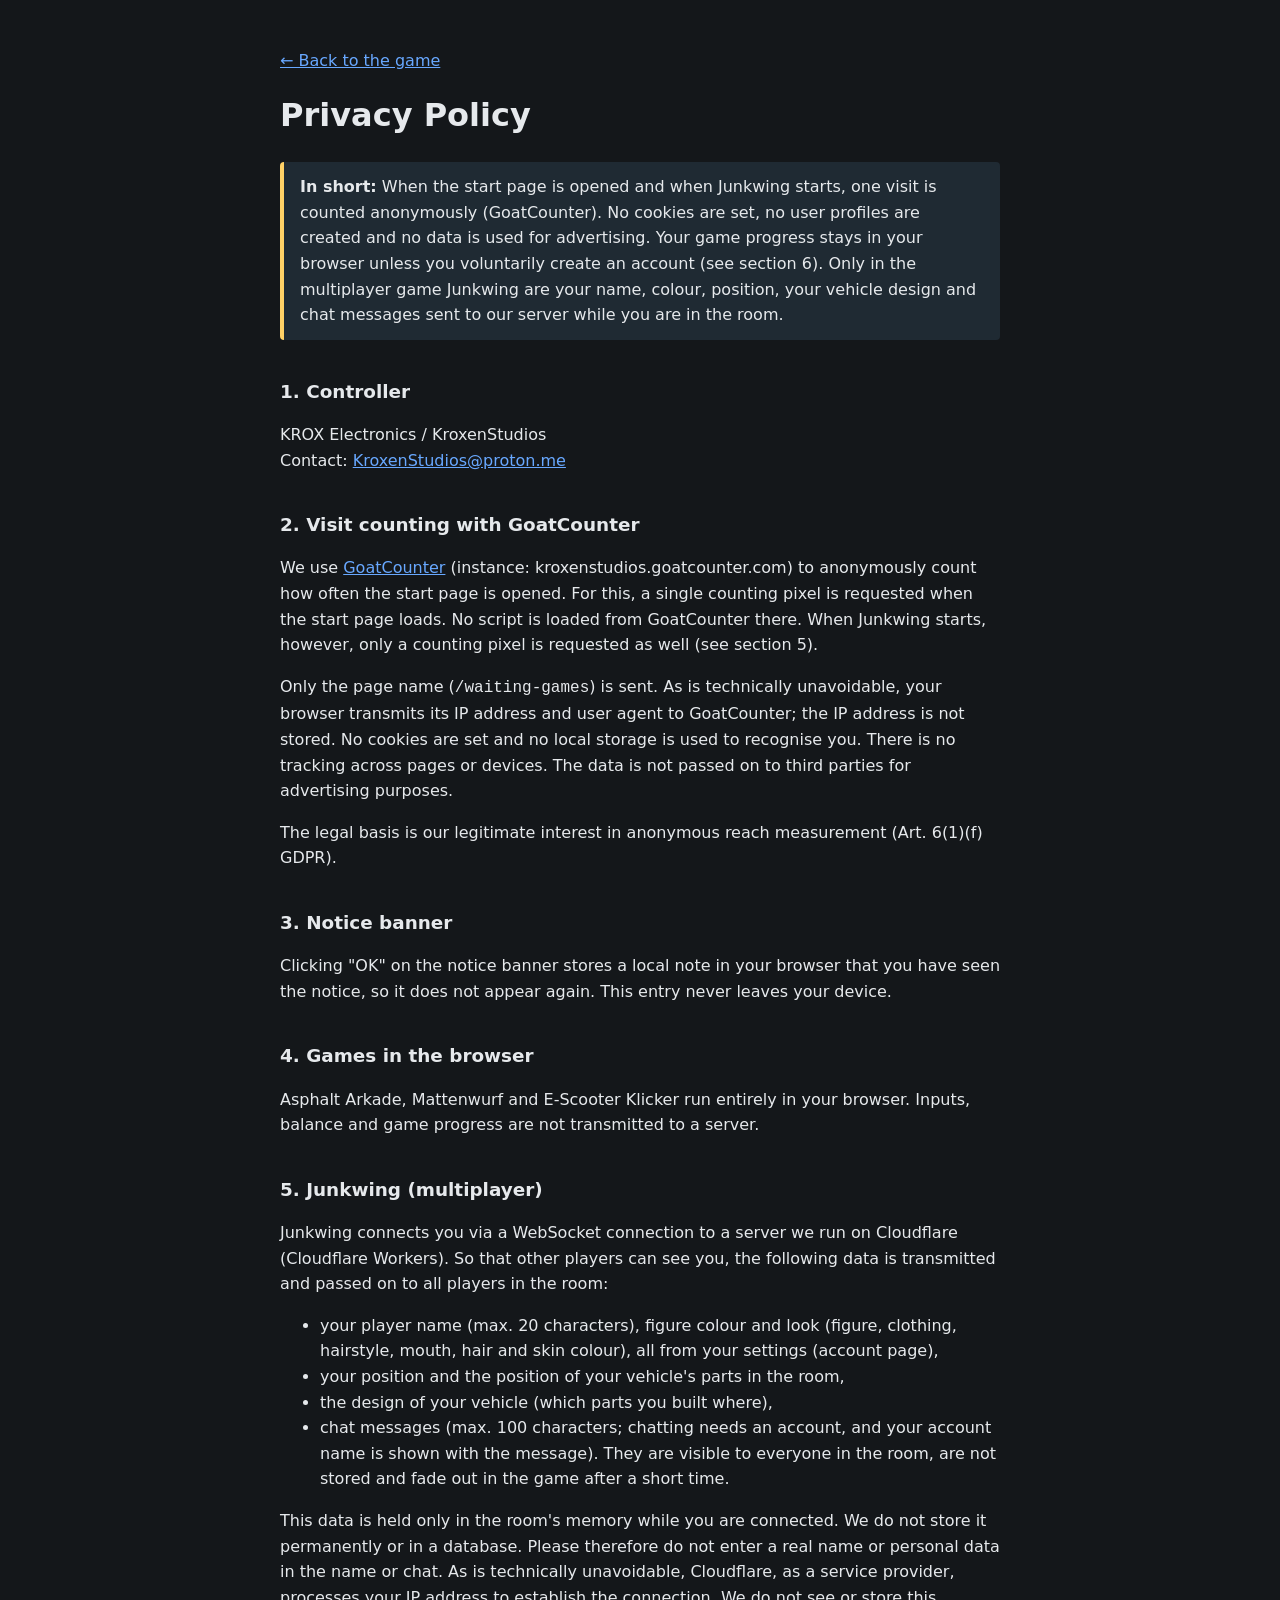
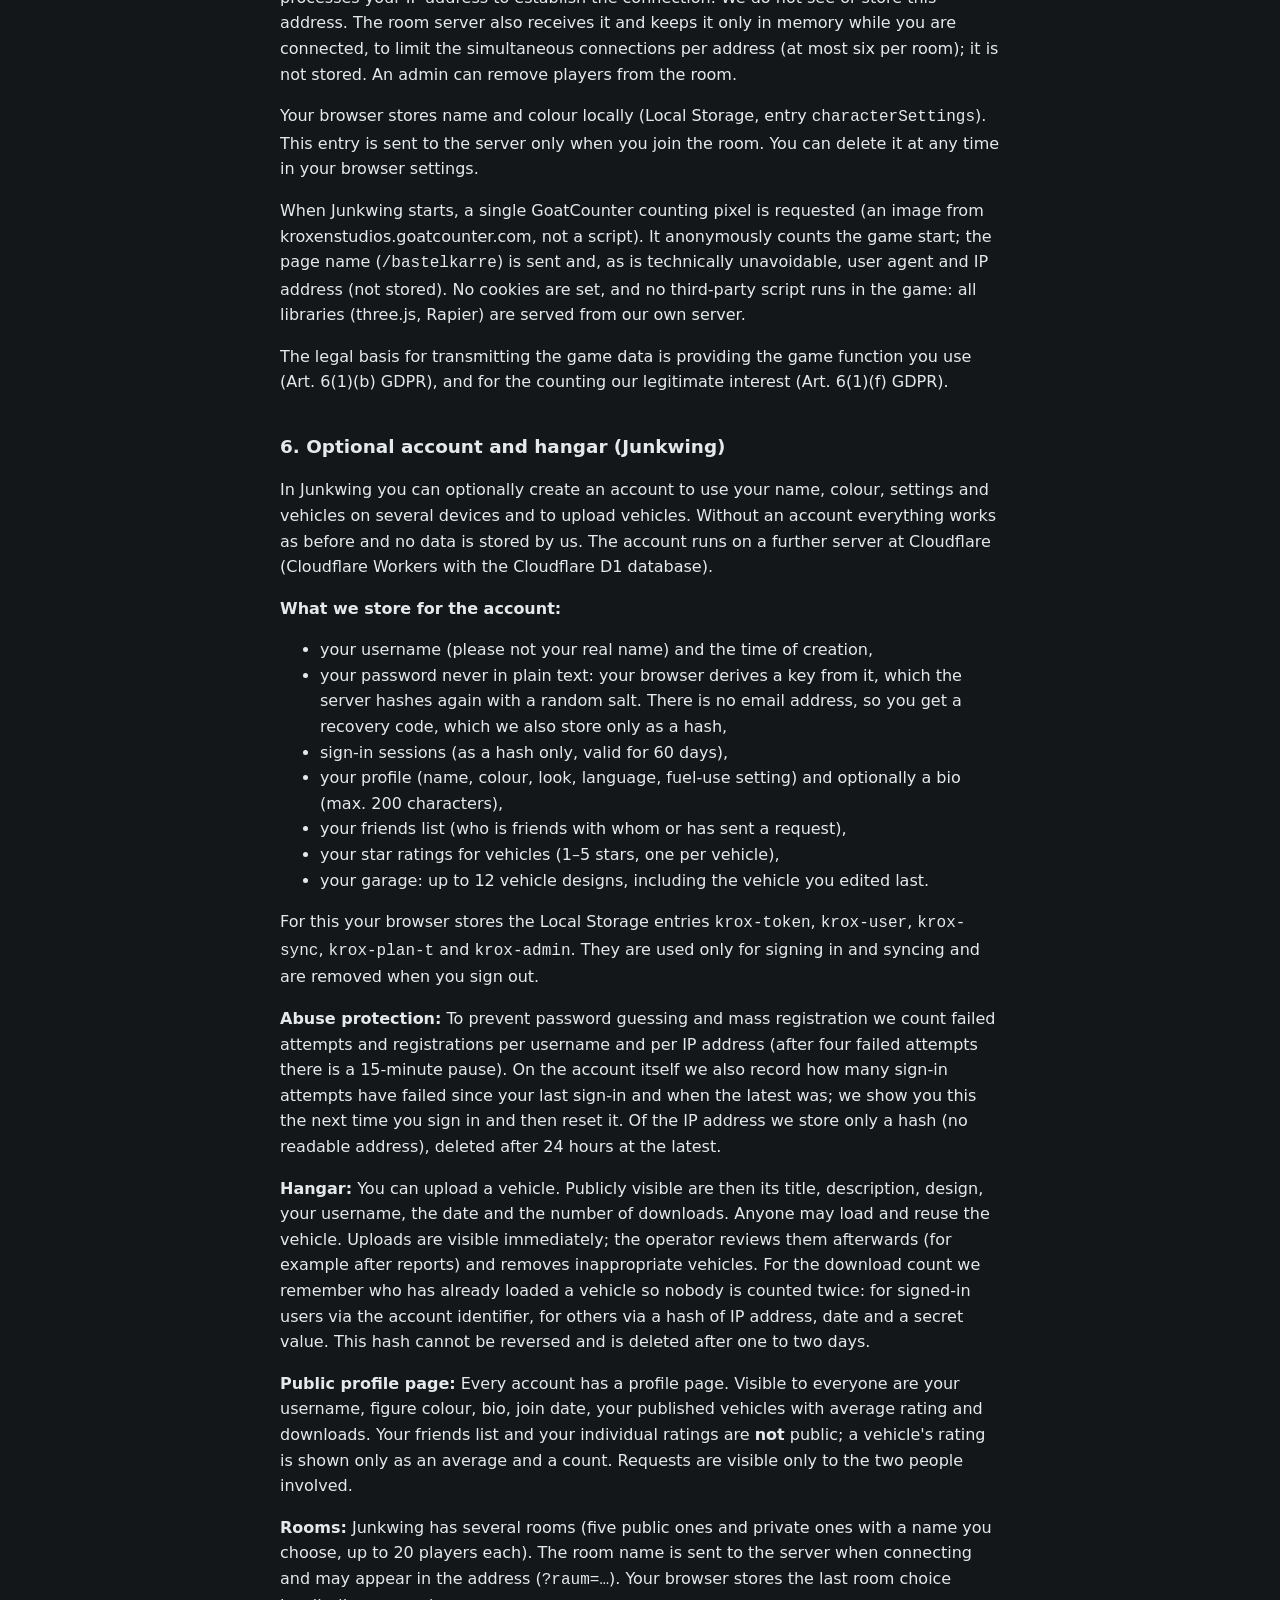
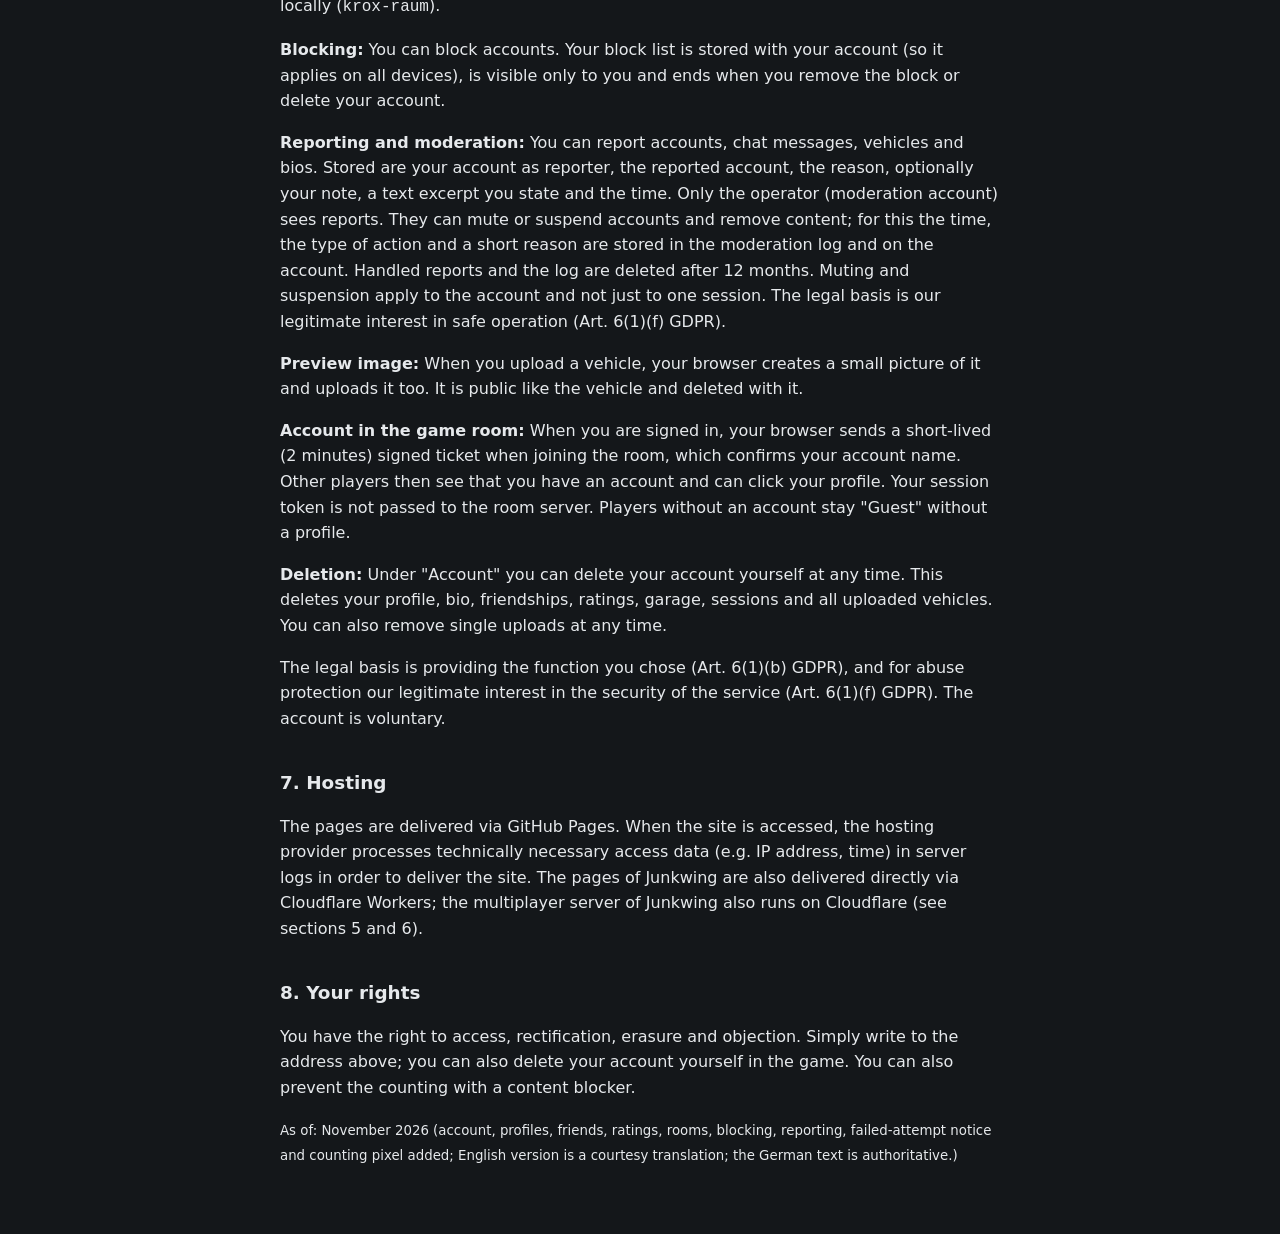
==== datenschutz.html @ 91155d0c "2026-11-21, 19:45 MEZ preview of new features. some features not included." ====
<!doctype html>
<html lang="de">
<head>
  <meta charset="utf-8">
  <meta name="viewport" content="width=device-width, initial-scale=1">
  <meta name="robots" content="noindex">
  <title>Datenschutz – Waiting Games</title>
  <script src="lang.js"></script>
  <style>
    body { margin: 0; background: #14171a; color: #e6e9ec; font: 16px/1.6 system-ui, sans-serif; }
    main { max-width: 720px; margin: 0 auto; padding: 32px 20px 64px; }
    h1 { margin-top: 0; }
    h2 { margin-top: 2em; font-size: 1.15em; }
    a { color: #68a8ff; }
    .note { background: #1f2a33; border-left: 4px solid #ffd166; padding: 12px 16px; border-radius: 4px; }
  </style>
</head>
<body>
  <main>
    <div data-lang="de">
    <p><a href="index.html">← Zurück zum Spiel</a></p>
    <h1>Datenschutzerklärung</h1>

    <p class="note"><b>Kurz gesagt:</b> Beim Aufruf der Startseite und beim Start von Junkwing
      wird anonym ein Besuch gezählt (GoatCounter). Es werden keine Cookies gesetzt, keine Nutzerprofile
      angelegt und keine Daten zu Werbezwecken verwendet. Dein Spielstand bleibt in deinem Browser,
      außer du legst freiwillig ein Konto an (siehe Abschnitt 6).
      Nur beim Mehrspieler-Spiel Junkwing werden Name, Farbe, Position, dein Fahrzeug-Bauplan und Chatnachrichten an
      unseren Server übertragen, solange du im Raum bist.</p>

    <h2>1. Verantwortlicher</h2>
    <p>KroxenStudios<br>
      Kontakt: <a href="mailto:KroxenStudios@proton.me">KroxenStudios@proton.me</a></p>

    <h2>2. Besuchszählung mit GoatCounter</h2>
    <p>Wir nutzen <a href="https://www.goatcounter.com" rel="noopener">GoatCounter</a>
      (Instanz: kroxenstudios.goatcounter.com), um anonym zu zählen, wie oft die Startseite aufgerufen
      wird. Dazu wird beim Laden der Startseite ein einzelnes Zählpixel abgerufen. Dort wird kein Skript
      von GoatCounter geladen. Beim Start von Junkwing wird dagegen ebenfalls nur ein Zählpixel abgerufen (siehe Abschnitt 5).</p>
    <p>Übermittelt wird nur der Seitenname (<code>/waiting-games</code>). Dein Browser sendet dabei
      technisch bedingt seine IP-Adresse und den User-Agent an GoatCounter; die IP-Adresse wird nicht
      gespeichert. Es werden keine Cookies gesetzt und kein Local Storage zur Wiedererkennung genutzt.
      Eine Verfolgung über mehrere Seiten oder Geräte hinweg findet nicht statt. Die Daten werden nicht
      an Dritte zu Werbezwecken weitergegeben.</p>
    <p>Rechtsgrundlage ist unser berechtigtes Interesse an einer anonymen Reichweitenmessung
      (Art. 6 Abs. 1 lit. f DSGVO).</p>

    <h2>3. Hinweis-Banner</h2>
    <p>Mit „OK“ im Hinweis-Banner wird in deinem Browser lokal vermerkt, dass du den Hinweis gesehen hast,
      damit er nicht erneut erscheint. Dieser Eintrag verlässt dein Gerät nicht.</p>

    <h2>4. Spiele im Browser</h2>
    <p>Asphalt Arkade, Mattenwurf und E-Scooter Klicker laufen komplett in deinem Browser. Eingaben,
      Guthaben und Spielfortschritt werden nicht an einen Server übertragen.</p>

    <h2>5. Junkwing (Mehrspieler)</h2>
    <p>Junkwing verbindet dich über eine WebSocket-Verbindung mit einem Server, den wir bei
      Cloudflare (Cloudflare Workers) betreiben. Damit andere Spieler dich sehen können, werden
      folgende Daten übertragen und an alle Spieler im Raum weitergegeben:</p>
    <ul>
      <li>dein Spielername (max. 20 Zeichen), deine Figurfarbe und dein Aussehen (Figur, Kleidung, Frisur, Mund, Haar- und Hautfarbe), alles aus
        deinen Einstellungen (Konto-Seite),</li>
      <li>deine Position und die Lage der Teile deines Fahrzeugs im Raum,</li>
      <li>den Bauplan deines Fahrzeugs (welche Teile du wo gebaut hast),</li>
      <li>Chatnachrichten (max. 100 Zeichen; Chatten geht nur mit Konto, dein Kontoname steht dabei). Sie sind für alle im Raum
        sichtbar, werden nicht gespeichert und verblassen im Spiel nach kurzer Zeit.</li>
    </ul>
    <p>Diese Daten liegen nur im Arbeitsspeicher des Raums, solange du verbunden bist. Wir speichern sie
      weder dauerhaft noch in einer Datenbank. Bitte gib deshalb keinen echten Namen und keine
      persönlichen Daten in Namen oder Chat ein. Technisch bedingt verarbeitet Cloudflare als
      Dienstleister deine IP-Adresse, um die Verbindung herzustellen. Wir sehen diese Adresse nicht
      und speichern sie nicht. Der Raum-Server erhält sie ebenfalls und merkt sie sich nur im Arbeitsspeicher, solange du verbunden
      bist, um die gleichzeitigen Verbindungen je Adresse zu begrenzen (höchstens sechs je Raum); sie wird nicht gespeichert. Ein Admin kann Spieler aus dem Raum entfernen.</p>
    <p>Name und Farbe speichert dein Browser lokal (Local Storage, Eintrag <code>characterSettings</code>).
      Dieser Eintrag wird nur beim Beitritt zum Raum an den Server gesendet. Du kannst ihn jederzeit in
      den Browsereinstellungen löschen.</p>
    <p>Beim Start von Junkwing wird ein einzelnes GoatCounter-Zählpixel abgerufen (ein Bild von
      kroxenstudios.goatcounter.com, kein Skript). Es zählt anonym den Spielstart; übermittelt wird der Seitenname
      (<code>/bastelkarre</code>) und, technisch bedingt, User-Agent und IP-Adresse (nicht gespeichert). Es werden keine
      Cookies gesetzt, und im Spiel läuft kein Skript von Dritten: alle Bibliotheken (three.js, Rapier) liegen auf unserem Server.</p>
    <p>Rechtsgrundlage für die Übertragung der Spieldaten ist die Bereitstellung der von dir genutzten
      Spielfunktion (Art. 6 Abs. 1 lit. b DSGVO), für die Zählung unser berechtigtes Interesse
      (Art. 6 Abs. 1 lit. f DSGVO).</p>

    <h2>6. Freiwilliges Konto und Hangar (Junkwing)</h2>
    <p>In Junkwing kannst du optional ein Konto anlegen, um Name, Farbe, Einstellungen und deine
      Fahrzeuge auf mehreren Geräten zu nutzen und Fahrzeuge hochzuladen. Ohne Konto funktioniert
      alles wie bisher, ohne dass Daten bei uns gespeichert werden. Das Konto läuft über einen
      weiteren Server bei Cloudflare (Cloudflare Workers mit der Datenbank Cloudflare D1).</p>
    <p><b>Was wir fürs Konto speichern:</b></p>
    <ul>
      <li>deinen Benutzernamen (bitte kein echter Name) und den Zeitpunkt der Erstellung,</li>
      <li>dein Passwort nie im Klartext: dein Browser berechnet daraus einen Schlüssel, den wir auf dem
        Server nochmals mit Zufallswert (Salt) verschlüsseln (Hash). Es gibt keine E-Mail-Adresse,
        deshalb bekommst du einen Wiederherstellungscode, den wir ebenfalls nur als Hash speichern,</li>
      <li>Anmelde-Sitzungen (nur als Hash, 60 Tage gültig),</li>
      <li>dein Profil (Name, Farbe, Aussehen, Sprache, Einstellung zum Treibstoffverbrauch) und optional eine Bio (max. 200 Zeichen),</li>
      <li>deine Freundesliste (wer mit wem befreundet ist oder eine Anfrage gesendet hat),</li>
      <li>deine Sternebewertungen für Fahrzeuge (1–5 Sterne, je Fahrzeug eine),</li>
      <li>deine Garage: bis zu 12 Fahrzeug-Baupläne, darunter das zuletzt bearbeitete Fahrzeug.</li>
    </ul>
    <p>Dein Browser speichert dafür lokal (Local Storage) die Einträge <code>krox-token</code>,
      <code>krox-user</code>, <code>krox-sync</code>, <code>krox-plan-t</code> und <code>krox-admin</code>.
      Sie dienen nur dem Anmelden und Abgleichen und werden beim Abmelden gelöscht.</p>
    <p><b>Missbrauchsschutz:</b> Um Passwort-Raten und Massenregistrierungen zu verhindern, zählen wir
      Fehlversuche und Registrierungen je Benutzername und je IP-Adresse (nach vier Fehlversuchen gibt es eine Pause von 15 Minuten).
      Am Konto selbst wird außerdem vermerkt, wie viele Anmeldeversuche seit deiner letzten Anmeldung fehlgeschlagen sind und wann der
      letzte war; das zeigen wir dir beim nächsten Anmelden an und setzen es dann zurück. Von der IP-Adresse speichern
      wir dafür nur einen Hash (keine lesbare Adresse), der nach spätestens 24 Stunden gelöscht wird.</p>
    <p><b>Hangar:</b> Du kannst ein Fahrzeug hochladen. Öffentlich sichtbar sind dann Titel,
      Beschreibung, Bauplan, dein Benutzername, das Datum und die Zahl der Downloads. Jeder darf das
      Fahrzeug laden und weiterverwenden. Uploads sind sofort sichtbar; der Betreiber prüft sie
      nachträglich (zum Beispiel nach Meldungen) und entfernt unpassende Fahrzeuge. Für die Download-Zahl merken wir uns, wer ein Fahrzeug schon
      geladen hat, damit niemand mehrfach zählt: bei angemeldeten Nutzern über die Konto-Kennung,
      bei nicht angemeldeten über einen Hash aus IP-Adresse, Datum und einem geheimen Wert. Dieser Hash
      ist nicht rückrechenbar und wird nach ein bis zwei Tagen gelöscht.</p>
    <p><b>Öffentliche Profilseite:</b> Jedes Konto hat eine Profilseite. Für alle sichtbar sind
      Benutzername, Figurfarbe, Bio, Beitrittsdatum, deine veröffentlichten Fahrzeuge samt Durchschnittsbewertung
      und Downloads. Deine Freundesliste und deine einzelnen Bewertungen sind <b>nicht</b> öffentlich; die Bewertung eines
      Fahrzeugs wird nur als Durchschnitt und Anzahl angezeigt. Anfragen sehen nur die beiden Beteiligten.</p>
    <p><b>Räume:</b> In Junkwing gibt es mehrere Räume (fünf öffentliche und private mit einem selbst gewählten Namen,
      je bis zu 20 Spieler). Der Raumname wird beim Verbinden an den Server übertragen und kann in der Adresse
      (<code>?raum=…</code>) stehen. Die zuletzt benutzte Raumwahl speichert dein Browser lokal (<code>krox-raum</code>).</p>
    <p><b>Blockieren:</b> Du kannst Konten blockieren. Deine Sperrliste wird mit deinem Konto gespeichert (damit sie auf allen
      Geräten gilt), ist nur für dich sichtbar und endet, wenn du die Blockierung aufhebst oder dein Konto löschst.</p>
    <p><b>Melden und Moderation:</b> Du kannst Konten, Chatnachrichten, Fahrzeuge und Bios melden. Gespeichert werden dein
      Konto als Melder, das gemeldete Konto, Grund, optional deine Notiz, ein von dir angegebener Textauszug und der Zeitpunkt.
      Die Meldung sieht nur der Betreiber (Moderationskonto). Er kann Konten stummschalten oder sperren und Inhalte entfernen;
      dafür werden Zeitpunkt, Art der Maßnahme und ein kurzer Grund im Moderationsprotokoll und am Konto gespeichert.
      Erledigte Meldungen und das Protokoll werden nach 12 Monaten gelöscht. Stummschaltung und Sperre gelten für das Konto
      und nicht nur für eine Sitzung. Rechtsgrundlage ist unser berechtigtes Interesse an einem sicheren Spielbetrieb
      (Art. 6 Abs. 1 lit. f DSGVO).</p>
    <p><b>Vorschaubild:</b> Beim Hochladen eines Fahrzeugs erzeugt dein Browser ein kleines Bild des Fahrzeugs und lädt es mit hoch.
      Es ist wie das Fahrzeug öffentlich sichtbar und wird mit ihm gelöscht.</p>
    <p><b>Konto im Spielraum:</b> Wenn du angemeldet bist, schickt dein Browser beim Beitritt zum Raum ein
      kurzlebiges (2 Minuten), signiertes Ticket mit, das deinen Kontonamen bestätigt. Andere Spieler sehen dann,
      dass du ein Konto hast, und können dein Profil anklicken. Dein Sitzungstoken wird dem Raum-Server nicht übergeben.
      Spieler ohne Konto bleiben „Gast“ ohne Profil.</p>
    <p><b>Löschen:</b> Unter „Konto“ kannst du dein Konto jederzeit selbst löschen. Dabei werden Profil,
      Bio, Freundschaften, Bewertungen, Garage, Sitzungen und alle hochgeladenen Fahrzeuge gelöscht. Einzelne Uploads kannst du auch
      jederzeit selbst entfernen.</p>
    <p>Rechtsgrundlage ist die Bereitstellung der von dir gewählten Funktion (Art. 6 Abs. 1 lit. b DSGVO),
      für den Missbrauchsschutz unser berechtigtes Interesse an der Sicherheit des Dienstes
      (Art. 6 Abs. 1 lit. f DSGVO). Das Konto ist freiwillig.</p>

    <h2>7. Hosting</h2>
    <p>Die Seiten werden über GitHub Pages ausgeliefert. Beim Aufruf verarbeitet der Hosting-Anbieter
      technisch notwendige Zugriffsdaten (z. B. IP-Adresse, Zeitpunkt) in Server-Logs, um die Seite
      auszuliefern. Die Seiten von Junkwing werden zusätzlich direkt über Cloudflare Workers ausgeliefert; der Mehrspieler-Server von Junkwing läuft ebenfalls bei Cloudflare (siehe Abschnitte 5 und 6).</p>

    <h2>8. Deine Rechte</h2>
    <p>Du hast das Recht auf Auskunft, Berichtigung, Löschung und Widerspruch. Schreib dazu einfach
      an die oben genannte Adresse; dein Konto kannst du auch selbst im Spiel löschen. Du kannst die Zählung auch mit einem Content-Blocker verhindern.</p>

    <p><small>Stand: November 2026 (Konto, Profile, Freunde, Bewertungen, Räume, Blockieren, Melden, Fehlversuch-Hinweis, Zählpixel ergänzt)</small></p>
    </div>
    <div data-lang="en" hidden>
    <p><a href="index.html">← Back to the game</a></p>
    <h1>Privacy Policy</h1>

    <p class="note"><b>In short:</b> When the start page is opened and when Junkwing starts, one
      visit is counted anonymously (GoatCounter). No cookies are set, no user profiles are created and
      no data is used for advertising. Your game progress stays in your browser unless you voluntarily create an account (see section 6). Only in the
      multiplayer game Junkwing are your name, colour, position, your vehicle design and chat messages sent to our
      server while you are in the room.</p>

    <h2>1. Controller</h2>
    <p>KROX Electronics / KroxenStudios<br>
      Contact: <a href="mailto:KroxenStudios@proton.me">KroxenStudios@proton.me</a></p>

    <h2>2. Visit counting with GoatCounter</h2>
    <p>We use <a href="https://www.goatcounter.com" rel="noopener">GoatCounter</a>
      (instance: kroxenstudios.goatcounter.com) to anonymously count how often the start page is
      opened. For this, a single counting pixel is requested when the start page loads. No script is
      loaded from GoatCounter there. When Junkwing starts, however, only a counting pixel is requested as well (see section 5).</p>
    <p>Only the page name (<code>/waiting-games</code>) is sent. As is technically unavoidable, your
      browser transmits its IP address and user agent to GoatCounter; the IP address is not stored.
      No cookies are set and no local storage is used to recognise you. There is no tracking across
      pages or devices. The data is not passed on to third parties for advertising purposes.</p>
    <p>The legal basis is our legitimate interest in anonymous reach measurement
      (Art. 6(1)(f) GDPR).</p>

    <h2>3. Notice banner</h2>
    <p>Clicking "OK" on the notice banner stores a local note in your browser that you have seen the
      notice, so it does not appear again. This entry never leaves your device.</p>

    <h2>4. Games in the browser</h2>
    <p>Asphalt Arkade, Mattenwurf and E-Scooter Klicker run entirely in your browser. Inputs, balance
      and game progress are not transmitted to a server.</p>

    <h2>5. Junkwing (multiplayer)</h2>
    <p>Junkwing connects you via a WebSocket connection to a server we run on Cloudflare
      (Cloudflare Workers). So that other players can see you, the following data is transmitted and
      passed on to all players in the room:</p>
    <ul>
      <li>your player name (max. 20 characters), figure colour and look (figure, clothing, hairstyle, mouth, hair and skin colour), all from
        your settings (account page),</li>
      <li>your position and the position of your vehicle's parts in the room,</li>
      <li>the design of your vehicle (which parts you built where),</li>
      <li>chat messages (max. 100 characters; chatting needs an account, and your account name is shown with the message). They are
        visible to everyone in the room, are not stored and fade out in the game after a short time.</li>
    </ul>
    <p>This data is held only in the room's memory while you are connected. We do not store it
      permanently or in a database. Please therefore do not enter a real name or personal data in
      the name or chat. As is technically unavoidable, Cloudflare, as a service provider, processes
      your IP address to establish the connection. We do not see or store this address. The room server also receives it and keeps it only in memory while you are connected, to limit the simultaneous connections per address (at most six per room); it is not stored. An admin can
      remove players from the room.</p>
    <p>Your browser stores name and colour locally (Local Storage, entry <code>characterSettings</code>).
      This entry is sent to the server only when you join the room. You can delete it at any time in
      your browser settings.</p>
    <p>When Junkwing starts, a single GoatCounter counting pixel is requested (an image from
      kroxenstudios.goatcounter.com, not a script). It anonymously counts the game start; the page name
      (<code>/bastelkarre</code>) is sent and, as is technically unavoidable, user agent and IP address (not stored). No
      cookies are set, and no third-party script runs in the game: all libraries (three.js, Rapier) are served from our own server.</p>
    <p>The legal basis for transmitting the game data is providing the game function you use
      (Art. 6(1)(b) GDPR), and for the counting our legitimate interest (Art. 6(1)(f) GDPR).</p>

    <h2>6. Optional account and hangar (Junkwing)</h2>
    <p>In Junkwing you can optionally create an account to use your name, colour, settings and
      vehicles on several devices and to upload vehicles. Without an account everything works as
      before and no data is stored by us. The account runs on a further server at Cloudflare
      (Cloudflare Workers with the Cloudflare D1 database).</p>
    <p><b>What we store for the account:</b></p>
    <ul>
      <li>your username (please not your real name) and the time of creation,</li>
      <li>your password never in plain text: your browser derives a key from it, which the server
        hashes again with a random salt. There is no email address, so you get a recovery code, which
        we also store only as a hash,</li>
      <li>sign-in sessions (as a hash only, valid for 60 days),</li>
      <li>your profile (name, colour, look, language, fuel-use setting) and optionally a bio (max. 200 characters),</li>
      <li>your friends list (who is friends with whom or has sent a request),</li>
      <li>your star ratings for vehicles (1–5 stars, one per vehicle),</li>
      <li>your garage: up to 12 vehicle designs, including the vehicle you edited last.</li>
    </ul>
    <p>For this your browser stores the Local Storage entries <code>krox-token</code>,
      <code>krox-user</code>, <code>krox-sync</code>, <code>krox-plan-t</code> and <code>krox-admin</code>.
      They are used only for signing in and syncing and are removed when you sign out.</p>
    <p><b>Abuse protection:</b> To prevent password guessing and mass registration we count failed
      attempts and registrations per username and per IP address (after four failed attempts there is a 15-minute pause).
      On the account itself we also record how many sign-in attempts have failed since your last sign-in and when the
      latest was; we show you this the next time you sign in and then reset it. Of the IP address we store only a
      hash (no readable address), deleted after 24 hours at the latest.</p>
    <p><b>Hangar:</b> You can upload a vehicle. Publicly visible are then its title,
      description, design, your username, the date and the number of downloads. Anyone may load and
      reuse the vehicle. Uploads are visible immediately; the operator reviews them
      afterwards (for example after reports) and removes inappropriate vehicles. For the download count we remember who has already loaded a vehicle so nobody is
      counted twice: for signed-in users via the account identifier, for others via a hash of IP
      address, date and a secret value. This hash cannot be reversed and is deleted after one to two
      days.</p>
    <p><b>Public profile page:</b> Every account has a profile page. Visible to everyone are your
      username, figure colour, bio, join date, your published vehicles with average rating and downloads.
      Your friends list and your individual ratings are <b>not</b> public; a vehicle's rating is shown only as an
      average and a count. Requests are visible only to the two people involved.</p>
    <p><b>Rooms:</b> Junkwing has several rooms (five public ones and private ones with a name you choose, up to
      20 players each). The room name is sent to the server when connecting and may appear in the address
      (<code>?raum=…</code>). Your browser stores the last room choice locally (<code>krox-raum</code>).</p>
    <p><b>Blocking:</b> You can block accounts. Your block list is stored with your account (so it applies on all
      devices), is visible only to you and ends when you remove the block or delete your account.</p>
    <p><b>Reporting and moderation:</b> You can report accounts, chat messages, vehicles and bios. Stored are your account as
      reporter, the reported account, the reason, optionally your note, a text excerpt you state and the time. Only the
      operator (moderation account) sees reports. They can mute or suspend accounts and remove content; for this the time,
      the type of action and a short reason are stored in the moderation log and on the account. Handled reports and the
      log are deleted after 12 months. Muting and suspension apply to the account and not just to one session. The legal
      basis is our legitimate interest in safe operation (Art. 6(1)(f) GDPR).</p>
    <p><b>Preview image:</b> When you upload a vehicle, your browser creates a small picture of it and uploads it too. It is
      public like the vehicle and deleted with it.</p>
    <p><b>Account in the game room:</b> When you are signed in, your browser sends a short-lived (2 minutes) signed
      ticket when joining the room, which confirms your account name. Other players then see that you have an account
      and can click your profile. Your session token is not passed to the room server. Players without an account
      stay "Guest" without a profile.</p>
    <p><b>Deletion:</b> Under "Account" you can delete your account yourself at any time. This deletes
      your profile, bio, friendships, ratings, garage, sessions and all uploaded vehicles. You can also remove single uploads at
      any time.</p>
    <p>The legal basis is providing the function you chose (Art. 6(1)(b) GDPR), and for abuse
      protection our legitimate interest in the security of the service (Art. 6(1)(f) GDPR). The
      account is voluntary.</p>

    <h2>7. Hosting</h2>
    <p>The pages are delivered via GitHub Pages. When the site is accessed, the hosting provider
      processes technically necessary access data (e.g. IP address, time) in server logs in order to
      deliver the site. The pages of Junkwing are also delivered directly via Cloudflare Workers; the multiplayer server of Junkwing also runs on Cloudflare (see sections 5 and 6).</p>

    <h2>8. Your rights</h2>
    <p>You have the right to access, rectification, erasure and objection. Simply write to the
      address above; you can also delete your account yourself in the game. You can also prevent the counting with a content blocker.</p>

    <p><small>As of: November 2026 (account, profiles, friends, ratings, rooms, blocking, reporting, failed-attempt notice and counting pixel added; English version is a courtesy translation; the German text is authoritative.)</small></p>
    </div>
  </main>
  <script src="datenschutz.js"></script>
</body>
</html>
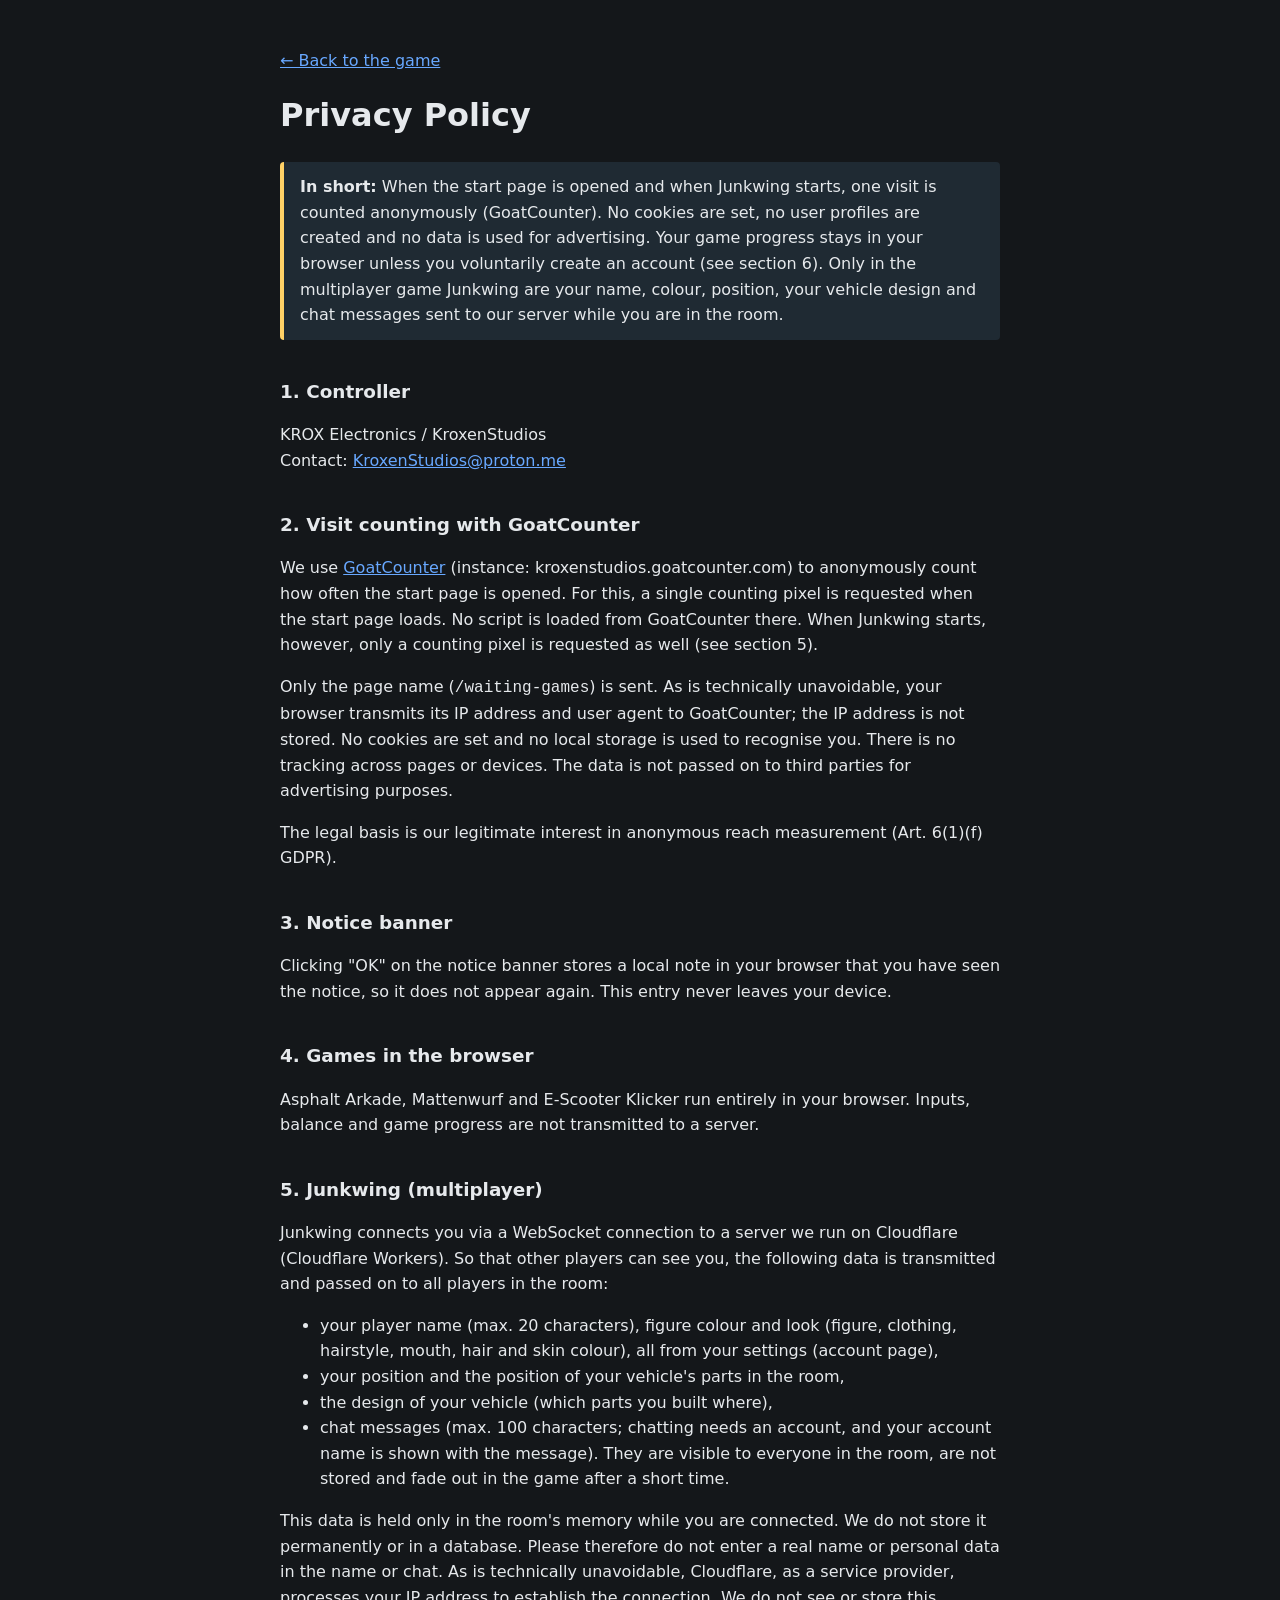
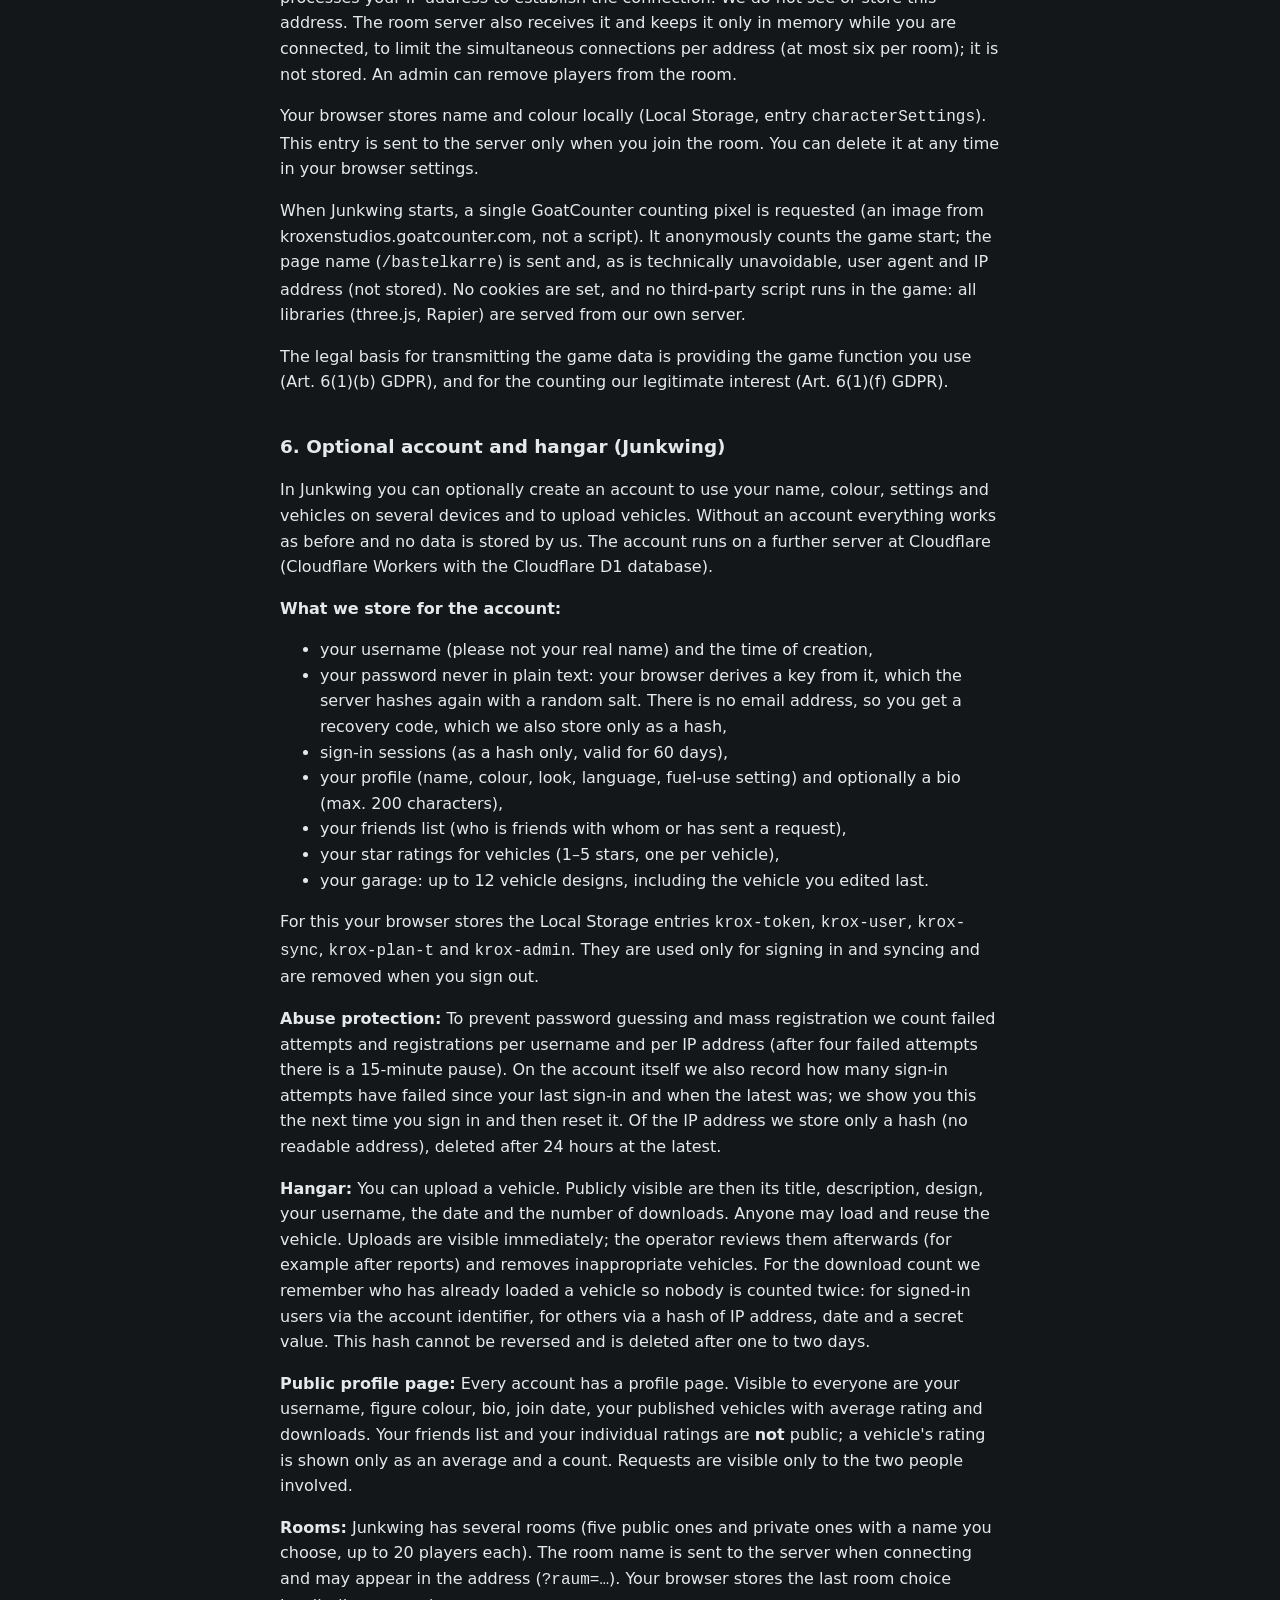
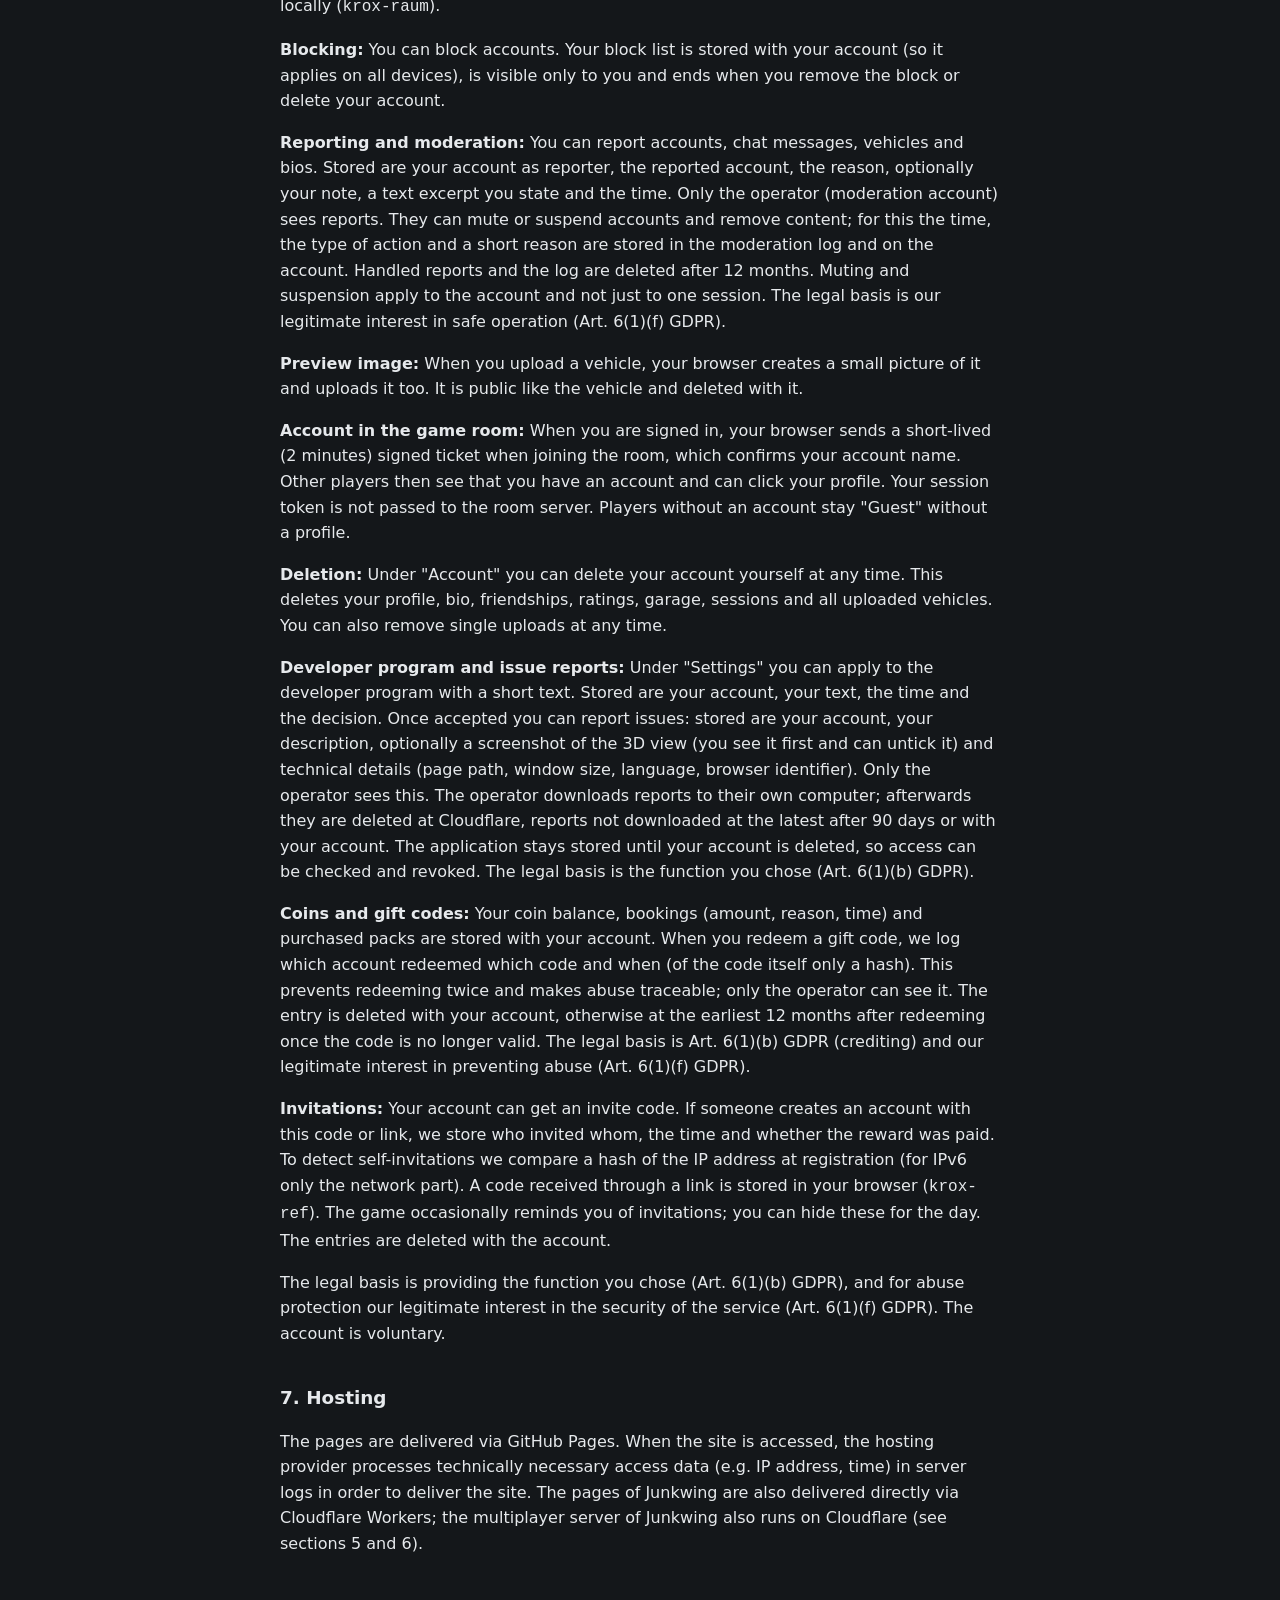
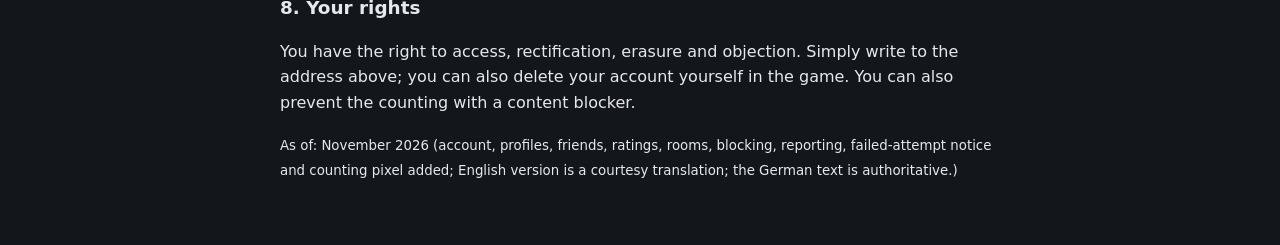
==== commit 71a01465: "Add files via upload" ====
--- a/datenschutz.html
+++ b/datenschutz.html
@@ -1,292 +1,328 @@
-<!doctype html>
-<html lang="de">
-<head>
-  <meta charset="utf-8">
-  <meta name="viewport" content="width=device-width, initial-scale=1">
-  <meta name="robots" content="noindex">
-  <title>Datenschutz – Waiting Games</title>
-  <script src="lang.js"></script>
-  <style>
-    body { margin: 0; background: #14171a; color: #e6e9ec; font: 16px/1.6 system-ui, sans-serif; }
-    main { max-width: 720px; margin: 0 auto; padding: 32px 20px 64px; }
-    h1 { margin-top: 0; }
-    h2 { margin-top: 2em; font-size: 1.15em; }
-    a { color: #68a8ff; }
-    .note { background: #1f2a33; border-left: 4px solid #ffd166; padding: 12px 16px; border-radius: 4px; }
-  </style>
-</head>
-<body>
-  <main>
-    <div data-lang="de">
-    <p><a href="index.html">← Zurück zum Spiel</a></p>
-    <h1>Datenschutzerklärung</h1>
-
-    <p class="note"><b>Kurz gesagt:</b> Beim Aufruf der Startseite und beim Start von Junkwing
-      wird anonym ein Besuch gezählt (GoatCounter). Es werden keine Cookies gesetzt, keine Nutzerprofile
-      angelegt und keine Daten zu Werbezwecken verwendet. Dein Spielstand bleibt in deinem Browser,
-      außer du legst freiwillig ein Konto an (siehe Abschnitt 6).
-      Nur beim Mehrspieler-Spiel Junkwing werden Name, Farbe, Position, dein Fahrzeug-Bauplan und Chatnachrichten an
-      unseren Server übertragen, solange du im Raum bist.</p>
-
-    <h2>1. Verantwortlicher</h2>
-    <p>KroxenStudios<br>
-      Kontakt: <a href="mailto:KroxenStudios@proton.me">KroxenStudios@proton.me</a></p>
-
-    <h2>2. Besuchszählung mit GoatCounter</h2>
-    <p>Wir nutzen <a href="https://www.goatcounter.com" rel="noopener">GoatCounter</a>
-      (Instanz: kroxenstudios.goatcounter.com), um anonym zu zählen, wie oft die Startseite aufgerufen
-      wird. Dazu wird beim Laden der Startseite ein einzelnes Zählpixel abgerufen. Dort wird kein Skript
-      von GoatCounter geladen. Beim Start von Junkwing wird dagegen ebenfalls nur ein Zählpixel abgerufen (siehe Abschnitt 5).</p>
-    <p>Übermittelt wird nur der Seitenname (<code>/waiting-games</code>). Dein Browser sendet dabei
-      technisch bedingt seine IP-Adresse und den User-Agent an GoatCounter; die IP-Adresse wird nicht
-      gespeichert. Es werden keine Cookies gesetzt und kein Local Storage zur Wiedererkennung genutzt.
-      Eine Verfolgung über mehrere Seiten oder Geräte hinweg findet nicht statt. Die Daten werden nicht
-      an Dritte zu Werbezwecken weitergegeben.</p>
-    <p>Rechtsgrundlage ist unser berechtigtes Interesse an einer anonymen Reichweitenmessung
-      (Art. 6 Abs. 1 lit. f DSGVO).</p>
-
-    <h2>3. Hinweis-Banner</h2>
-    <p>Mit „OK“ im Hinweis-Banner wird in deinem Browser lokal vermerkt, dass du den Hinweis gesehen hast,
-      damit er nicht erneut erscheint. Dieser Eintrag verlässt dein Gerät nicht.</p>
-
-    <h2>4. Spiele im Browser</h2>
-    <p>Asphalt Arkade, Mattenwurf und E-Scooter Klicker laufen komplett in deinem Browser. Eingaben,
-      Guthaben und Spielfortschritt werden nicht an einen Server übertragen.</p>
-
-    <h2>5. Junkwing (Mehrspieler)</h2>
-    <p>Junkwing verbindet dich über eine WebSocket-Verbindung mit einem Server, den wir bei
-      Cloudflare (Cloudflare Workers) betreiben. Damit andere Spieler dich sehen können, werden
-      folgende Daten übertragen und an alle Spieler im Raum weitergegeben:</p>
-    <ul>
-      <li>dein Spielername (max. 20 Zeichen), deine Figurfarbe und dein Aussehen (Figur, Kleidung, Frisur, Mund, Haar- und Hautfarbe), alles aus
-        deinen Einstellungen (Konto-Seite),</li>
-      <li>deine Position und die Lage der Teile deines Fahrzeugs im Raum,</li>
-      <li>den Bauplan deines Fahrzeugs (welche Teile du wo gebaut hast),</li>
-      <li>Chatnachrichten (max. 100 Zeichen; Chatten geht nur mit Konto, dein Kontoname steht dabei). Sie sind für alle im Raum
-        sichtbar, werden nicht gespeichert und verblassen im Spiel nach kurzer Zeit.</li>
-    </ul>
-    <p>Diese Daten liegen nur im Arbeitsspeicher des Raums, solange du verbunden bist. Wir speichern sie
-      weder dauerhaft noch in einer Datenbank. Bitte gib deshalb keinen echten Namen und keine
-      persönlichen Daten in Namen oder Chat ein. Technisch bedingt verarbeitet Cloudflare als
-      Dienstleister deine IP-Adresse, um die Verbindung herzustellen. Wir sehen diese Adresse nicht
-      und speichern sie nicht. Der Raum-Server erhält sie ebenfalls und merkt sie sich nur im Arbeitsspeicher, solange du verbunden
-      bist, um die gleichzeitigen Verbindungen je Adresse zu begrenzen (höchstens sechs je Raum); sie wird nicht gespeichert. Ein Admin kann Spieler aus dem Raum entfernen.</p>
-    <p>Name und Farbe speichert dein Browser lokal (Local Storage, Eintrag <code>characterSettings</code>).
-      Dieser Eintrag wird nur beim Beitritt zum Raum an den Server gesendet. Du kannst ihn jederzeit in
-      den Browsereinstellungen löschen.</p>
-    <p>Beim Start von Junkwing wird ein einzelnes GoatCounter-Zählpixel abgerufen (ein Bild von
-      kroxenstudios.goatcounter.com, kein Skript). Es zählt anonym den Spielstart; übermittelt wird der Seitenname
-      (<code>/bastelkarre</code>) und, technisch bedingt, User-Agent und IP-Adresse (nicht gespeichert). Es werden keine
-      Cookies gesetzt, und im Spiel läuft kein Skript von Dritten: alle Bibliotheken (three.js, Rapier) liegen auf unserem Server.</p>
-    <p>Rechtsgrundlage für die Übertragung der Spieldaten ist die Bereitstellung der von dir genutzten
-      Spielfunktion (Art. 6 Abs. 1 lit. b DSGVO), für die Zählung unser berechtigtes Interesse
-      (Art. 6 Abs. 1 lit. f DSGVO).</p>
-
-    <h2>6. Freiwilliges Konto und Hangar (Junkwing)</h2>
-    <p>In Junkwing kannst du optional ein Konto anlegen, um Name, Farbe, Einstellungen und deine
-      Fahrzeuge auf mehreren Geräten zu nutzen und Fahrzeuge hochzuladen. Ohne Konto funktioniert
-      alles wie bisher, ohne dass Daten bei uns gespeichert werden. Das Konto läuft über einen
-      weiteren Server bei Cloudflare (Cloudflare Workers mit der Datenbank Cloudflare D1).</p>
-    <p><b>Was wir fürs Konto speichern:</b></p>
-    <ul>
-      <li>deinen Benutzernamen (bitte kein echter Name) und den Zeitpunkt der Erstellung,</li>
-      <li>dein Passwort nie im Klartext: dein Browser berechnet daraus einen Schlüssel, den wir auf dem
-        Server nochmals mit Zufallswert (Salt) verschlüsseln (Hash). Es gibt keine E-Mail-Adresse,
-        deshalb bekommst du einen Wiederherstellungscode, den wir ebenfalls nur als Hash speichern,</li>
-      <li>Anmelde-Sitzungen (nur als Hash, 60 Tage gültig),</li>
-      <li>dein Profil (Name, Farbe, Aussehen, Sprache, Einstellung zum Treibstoffverbrauch) und optional eine Bio (max. 200 Zeichen),</li>
-      <li>deine Freundesliste (wer mit wem befreundet ist oder eine Anfrage gesendet hat),</li>
-      <li>deine Sternebewertungen für Fahrzeuge (1–5 Sterne, je Fahrzeug eine),</li>
-      <li>deine Garage: bis zu 12 Fahrzeug-Baupläne, darunter das zuletzt bearbeitete Fahrzeug.</li>
-    </ul>
-    <p>Dein Browser speichert dafür lokal (Local Storage) die Einträge <code>krox-token</code>,
-      <code>krox-user</code>, <code>krox-sync</code>, <code>krox-plan-t</code> und <code>krox-admin</code>.
-      Sie dienen nur dem Anmelden und Abgleichen und werden beim Abmelden gelöscht.</p>
-    <p><b>Missbrauchsschutz:</b> Um Passwort-Raten und Massenregistrierungen zu verhindern, zählen wir
-      Fehlversuche und Registrierungen je Benutzername und je IP-Adresse (nach vier Fehlversuchen gibt es eine Pause von 15 Minuten).
-      Am Konto selbst wird außerdem vermerkt, wie viele Anmeldeversuche seit deiner letzten Anmeldung fehlgeschlagen sind und wann der
-      letzte war; das zeigen wir dir beim nächsten Anmelden an und setzen es dann zurück. Von der IP-Adresse speichern
-      wir dafür nur einen Hash (keine lesbare Adresse), der nach spätestens 24 Stunden gelöscht wird.</p>
-    <p><b>Hangar:</b> Du kannst ein Fahrzeug hochladen. Öffentlich sichtbar sind dann Titel,
-      Beschreibung, Bauplan, dein Benutzername, das Datum und die Zahl der Downloads. Jeder darf das
-      Fahrzeug laden und weiterverwenden. Uploads sind sofort sichtbar; der Betreiber prüft sie
-      nachträglich (zum Beispiel nach Meldungen) und entfernt unpassende Fahrzeuge. Für die Download-Zahl merken wir uns, wer ein Fahrzeug schon
-      geladen hat, damit niemand mehrfach zählt: bei angemeldeten Nutzern über die Konto-Kennung,
-      bei nicht angemeldeten über einen Hash aus IP-Adresse, Datum und einem geheimen Wert. Dieser Hash
-      ist nicht rückrechenbar und wird nach ein bis zwei Tagen gelöscht.</p>
-    <p><b>Öffentliche Profilseite:</b> Jedes Konto hat eine Profilseite. Für alle sichtbar sind
-      Benutzername, Figurfarbe, Bio, Beitrittsdatum, deine veröffentlichten Fahrzeuge samt Durchschnittsbewertung
-      und Downloads. Deine Freundesliste und deine einzelnen Bewertungen sind <b>nicht</b> öffentlich; die Bewertung eines
-      Fahrzeugs wird nur als Durchschnitt und Anzahl angezeigt. Anfragen sehen nur die beiden Beteiligten.</p>
-    <p><b>Räume:</b> In Junkwing gibt es mehrere Räume (fünf öffentliche und private mit einem selbst gewählten Namen,
-      je bis zu 20 Spieler). Der Raumname wird beim Verbinden an den Server übertragen und kann in der Adresse
-      (<code>?raum=…</code>) stehen. Die zuletzt benutzte Raumwahl speichert dein Browser lokal (<code>krox-raum</code>).</p>
-    <p><b>Blockieren:</b> Du kannst Konten blockieren. Deine Sperrliste wird mit deinem Konto gespeichert (damit sie auf allen
-      Geräten gilt), ist nur für dich sichtbar und endet, wenn du die Blockierung aufhebst oder dein Konto löschst.</p>
-    <p><b>Melden und Moderation:</b> Du kannst Konten, Chatnachrichten, Fahrzeuge und Bios melden. Gespeichert werden dein
-      Konto als Melder, das gemeldete Konto, Grund, optional deine Notiz, ein von dir angegebener Textauszug und der Zeitpunkt.
-      Die Meldung sieht nur der Betreiber (Moderationskonto). Er kann Konten stummschalten oder sperren und Inhalte entfernen;
-      dafür werden Zeitpunkt, Art der Maßnahme und ein kurzer Grund im Moderationsprotokoll und am Konto gespeichert.
-      Erledigte Meldungen und das Protokoll werden nach 12 Monaten gelöscht. Stummschaltung und Sperre gelten für das Konto
-      und nicht nur für eine Sitzung. Rechtsgrundlage ist unser berechtigtes Interesse an einem sicheren Spielbetrieb
-      (Art. 6 Abs. 1 lit. f DSGVO).</p>
-    <p><b>Vorschaubild:</b> Beim Hochladen eines Fahrzeugs erzeugt dein Browser ein kleines Bild des Fahrzeugs und lädt es mit hoch.
-      Es ist wie das Fahrzeug öffentlich sichtbar und wird mit ihm gelöscht.</p>
-    <p><b>Konto im Spielraum:</b> Wenn du angemeldet bist, schickt dein Browser beim Beitritt zum Raum ein
-      kurzlebiges (2 Minuten), signiertes Ticket mit, das deinen Kontonamen bestätigt. Andere Spieler sehen dann,
-      dass du ein Konto hast, und können dein Profil anklicken. Dein Sitzungstoken wird dem Raum-Server nicht übergeben.
-      Spieler ohne Konto bleiben „Gast“ ohne Profil.</p>
-    <p><b>Löschen:</b> Unter „Konto“ kannst du dein Konto jederzeit selbst löschen. Dabei werden Profil,
-      Bio, Freundschaften, Bewertungen, Garage, Sitzungen und alle hochgeladenen Fahrzeuge gelöscht. Einzelne Uploads kannst du auch
-      jederzeit selbst entfernen.</p>
-    <p>Rechtsgrundlage ist die Bereitstellung der von dir gewählten Funktion (Art. 6 Abs. 1 lit. b DSGVO),
-      für den Missbrauchsschutz unser berechtigtes Interesse an der Sicherheit des Dienstes
-      (Art. 6 Abs. 1 lit. f DSGVO). Das Konto ist freiwillig.</p>
-
-    <h2>7. Hosting</h2>
-    <p>Die Seiten werden über GitHub Pages ausgeliefert. Beim Aufruf verarbeitet der Hosting-Anbieter
-      technisch notwendige Zugriffsdaten (z. B. IP-Adresse, Zeitpunkt) in Server-Logs, um die Seite
-      auszuliefern. Die Seiten von Junkwing werden zusätzlich direkt über Cloudflare Workers ausgeliefert; der Mehrspieler-Server von Junkwing läuft ebenfalls bei Cloudflare (siehe Abschnitte 5 und 6).</p>
-
-    <h2>8. Deine Rechte</h2>
-    <p>Du hast das Recht auf Auskunft, Berichtigung, Löschung und Widerspruch. Schreib dazu einfach
-      an die oben genannte Adresse; dein Konto kannst du auch selbst im Spiel löschen. Du kannst die Zählung auch mit einem Content-Blocker verhindern.</p>
-
-    <p><small>Stand: November 2026 (Konto, Profile, Freunde, Bewertungen, Räume, Blockieren, Melden, Fehlversuch-Hinweis, Zählpixel ergänzt)</small></p>
-    </div>
-    <div data-lang="en" hidden>
-    <p><a href="index.html">← Back to the game</a></p>
-    <h1>Privacy Policy</h1>
-
-    <p class="note"><b>In short:</b> When the start page is opened and when Junkwing starts, one
-      visit is counted anonymously (GoatCounter). No cookies are set, no user profiles are created and
-      no data is used for advertising. Your game progress stays in your browser unless you voluntarily create an account (see section 6). Only in the
-      multiplayer game Junkwing are your name, colour, position, your vehicle design and chat messages sent to our
-      server while you are in the room.</p>
-
-    <h2>1. Controller</h2>
-    <p>KROX Electronics / KroxenStudios<br>
-      Contact: <a href="mailto:KroxenStudios@proton.me">KroxenStudios@proton.me</a></p>
-
-    <h2>2. Visit counting with GoatCounter</h2>
-    <p>We use <a href="https://www.goatcounter.com" rel="noopener">GoatCounter</a>
-      (instance: kroxenstudios.goatcounter.com) to anonymously count how often the start page is
-      opened. For this, a single counting pixel is requested when the start page loads. No script is
-      loaded from GoatCounter there. When Junkwing starts, however, only a counting pixel is requested as well (see section 5).</p>
-    <p>Only the page name (<code>/waiting-games</code>) is sent. As is technically unavoidable, your
-      browser transmits its IP address and user agent to GoatCounter; the IP address is not stored.
-      No cookies are set and no local storage is used to recognise you. There is no tracking across
-      pages or devices. The data is not passed on to third parties for advertising purposes.</p>
-    <p>The legal basis is our legitimate interest in anonymous reach measurement
-      (Art. 6(1)(f) GDPR).</p>
-
-    <h2>3. Notice banner</h2>
-    <p>Clicking "OK" on the notice banner stores a local note in your browser that you have seen the
-      notice, so it does not appear again. This entry never leaves your device.</p>
-
-    <h2>4. Games in the browser</h2>
-    <p>Asphalt Arkade, Mattenwurf and E-Scooter Klicker run entirely in your browser. Inputs, balance
-      and game progress are not transmitted to a server.</p>
-
-    <h2>5. Junkwing (multiplayer)</h2>
-    <p>Junkwing connects you via a WebSocket connection to a server we run on Cloudflare
-      (Cloudflare Workers). So that other players can see you, the following data is transmitted and
-      passed on to all players in the room:</p>
-    <ul>
-      <li>your player name (max. 20 characters), figure colour and look (figure, clothing, hairstyle, mouth, hair and skin colour), all from
-        your settings (account page),</li>
-      <li>your position and the position of your vehicle's parts in the room,</li>
-      <li>the design of your vehicle (which parts you built where),</li>
-      <li>chat messages (max. 100 characters; chatting needs an account, and your account name is shown with the message). They are
-        visible to everyone in the room, are not stored and fade out in the game after a short time.</li>
-    </ul>
-    <p>This data is held only in the room's memory while you are connected. We do not store it
-      permanently or in a database. Please therefore do not enter a real name or personal data in
-      the name or chat. As is technically unavoidable, Cloudflare, as a service provider, processes
-      your IP address to establish the connection. We do not see or store this address. The room server also receives it and keeps it only in memory while you are connected, to limit the simultaneous connections per address (at most six per room); it is not stored. An admin can
-      remove players from the room.</p>
-    <p>Your browser stores name and colour locally (Local Storage, entry <code>characterSettings</code>).
-      This entry is sent to the server only when you join the room. You can delete it at any time in
-      your browser settings.</p>
-    <p>When Junkwing starts, a single GoatCounter counting pixel is requested (an image from
-      kroxenstudios.goatcounter.com, not a script). It anonymously counts the game start; the page name
-      (<code>/bastelkarre</code>) is sent and, as is technically unavoidable, user agent and IP address (not stored). No
-      cookies are set, and no third-party script runs in the game: all libraries (three.js, Rapier) are served from our own server.</p>
-    <p>The legal basis for transmitting the game data is providing the game function you use
-      (Art. 6(1)(b) GDPR), and for the counting our legitimate interest (Art. 6(1)(f) GDPR).</p>
-
-    <h2>6. Optional account and hangar (Junkwing)</h2>
-    <p>In Junkwing you can optionally create an account to use your name, colour, settings and
-      vehicles on several devices and to upload vehicles. Without an account everything works as
-      before and no data is stored by us. The account runs on a further server at Cloudflare
-      (Cloudflare Workers with the Cloudflare D1 database).</p>
-    <p><b>What we store for the account:</b></p>
-    <ul>
-      <li>your username (please not your real name) and the time of creation,</li>
-      <li>your password never in plain text: your browser derives a key from it, which the server
-        hashes again with a random salt. There is no email address, so you get a recovery code, which
-        we also store only as a hash,</li>
-      <li>sign-in sessions (as a hash only, valid for 60 days),</li>
-      <li>your profile (name, colour, look, language, fuel-use setting) and optionally a bio (max. 200 characters),</li>
-      <li>your friends list (who is friends with whom or has sent a request),</li>
-      <li>your star ratings for vehicles (1–5 stars, one per vehicle),</li>
-      <li>your garage: up to 12 vehicle designs, including the vehicle you edited last.</li>
-    </ul>
-    <p>For this your browser stores the Local Storage entries <code>krox-token</code>,
-      <code>krox-user</code>, <code>krox-sync</code>, <code>krox-plan-t</code> and <code>krox-admin</code>.
-      They are used only for signing in and syncing and are removed when you sign out.</p>
-    <p><b>Abuse protection:</b> To prevent password guessing and mass registration we count failed
-      attempts and registrations per username and per IP address (after four failed attempts there is a 15-minute pause).
-      On the account itself we also record how many sign-in attempts have failed since your last sign-in and when the
-      latest was; we show you this the next time you sign in and then reset it. Of the IP address we store only a
-      hash (no readable address), deleted after 24 hours at the latest.</p>
-    <p><b>Hangar:</b> You can upload a vehicle. Publicly visible are then its title,
-      description, design, your username, the date and the number of downloads. Anyone may load and
-      reuse the vehicle. Uploads are visible immediately; the operator reviews them
-      afterwards (for example after reports) and removes inappropriate vehicles. For the download count we remember who has already loaded a vehicle so nobody is
-      counted twice: for signed-in users via the account identifier, for others via a hash of IP
-      address, date and a secret value. This hash cannot be reversed and is deleted after one to two
-      days.</p>
-    <p><b>Public profile page:</b> Every account has a profile page. Visible to everyone are your
-      username, figure colour, bio, join date, your published vehicles with average rating and downloads.
-      Your friends list and your individual ratings are <b>not</b> public; a vehicle's rating is shown only as an
-      average and a count. Requests are visible only to the two people involved.</p>
-    <p><b>Rooms:</b> Junkwing has several rooms (five public ones and private ones with a name you choose, up to
-      20 players each). The room name is sent to the server when connecting and may appear in the address
-      (<code>?raum=…</code>). Your browser stores the last room choice locally (<code>krox-raum</code>).</p>
-    <p><b>Blocking:</b> You can block accounts. Your block list is stored with your account (so it applies on all
-      devices), is visible only to you and ends when you remove the block or delete your account.</p>
-    <p><b>Reporting and moderation:</b> You can report accounts, chat messages, vehicles and bios. Stored are your account as
-      reporter, the reported account, the reason, optionally your note, a text excerpt you state and the time. Only the
-      operator (moderation account) sees reports. They can mute or suspend accounts and remove content; for this the time,
-      the type of action and a short reason are stored in the moderation log and on the account. Handled reports and the
-      log are deleted after 12 months. Muting and suspension apply to the account and not just to one session. The legal
-      basis is our legitimate interest in safe operation (Art. 6(1)(f) GDPR).</p>
-    <p><b>Preview image:</b> When you upload a vehicle, your browser creates a small picture of it and uploads it too. It is
-      public like the vehicle and deleted with it.</p>
-    <p><b>Account in the game room:</b> When you are signed in, your browser sends a short-lived (2 minutes) signed
-      ticket when joining the room, which confirms your account name. Other players then see that you have an account
-      and can click your profile. Your session token is not passed to the room server. Players without an account
-      stay "Guest" without a profile.</p>
-    <p><b>Deletion:</b> Under "Account" you can delete your account yourself at any time. This deletes
-      your profile, bio, friendships, ratings, garage, sessions and all uploaded vehicles. You can also remove single uploads at
-      any time.</p>
-    <p>The legal basis is providing the function you chose (Art. 6(1)(b) GDPR), and for abuse
-      protection our legitimate interest in the security of the service (Art. 6(1)(f) GDPR). The
-      account is voluntary.</p>
-
-    <h2>7. Hosting</h2>
-    <p>The pages are delivered via GitHub Pages. When the site is accessed, the hosting provider
-      processes technically necessary access data (e.g. IP address, time) in server logs in order to
-      deliver the site. The pages of Junkwing are also delivered directly via Cloudflare Workers; the multiplayer server of Junkwing also runs on Cloudflare (see sections 5 and 6).</p>
-
-    <h2>8. Your rights</h2>
-    <p>You have the right to access, rectification, erasure and objection. Simply write to the
-      address above; you can also delete your account yourself in the game. You can also prevent the counting with a content blocker.</p>
-
-    <p><small>As of: November 2026 (account, profiles, friends, ratings, rooms, blocking, reporting, failed-attempt notice and counting pixel added; English version is a courtesy translation; the German text is authoritative.)</small></p>
-    </div>
-  </main>
-  <script src="datenschutz.js"></script>
-</body>
-</html>
+<!doctype html>
+<html lang="de">
+<head>
+  <meta charset="utf-8">
+  <meta name="viewport" content="width=device-width, initial-scale=1">
+  <meta name="robots" content="noindex">
+  <title>Datenschutz – Waiting Games</title>
+  <script src="lang.js"></script>
+  <style>
+    body { margin: 0; background: #14171a; color: #e6e9ec; font: 16px/1.6 system-ui, sans-serif; }
+    main { max-width: 720px; margin: 0 auto; padding: 32px 20px 64px; }
+    h1 { margin-top: 0; }
+    h2 { margin-top: 2em; font-size: 1.15em; }
+    a { color: #68a8ff; }
+    .note { background: #1f2a33; border-left: 4px solid #ffd166; padding: 12px 16px; border-radius: 4px; }
+  </style>
+</head>
+<body>
+  <main>
+    <div data-lang="de">
+    <p><a href="index.html">← Zurück zum Spiel</a></p>
+    <h1>Datenschutzerklärung</h1>
+
+    <p class="note"><b>Kurz gesagt:</b> Beim Aufruf der Startseite und beim Start von Junkwing
+      wird anonym ein Besuch gezählt (GoatCounter). Es werden keine Cookies gesetzt, keine Nutzerprofile
+      angelegt und keine Daten zu Werbezwecken verwendet. Dein Spielstand bleibt in deinem Browser,
+      außer du legst freiwillig ein Konto an (siehe Abschnitt 6).
+      Nur beim Mehrspieler-Spiel Junkwing werden Name, Farbe, Position, dein Fahrzeug-Bauplan und Chatnachrichten an
+      unseren Server übertragen, solange du im Raum bist.</p>
+
+    <h2>1. Verantwortlicher</h2>
+    <p>KroxenStudios<br>
+      Kontakt: <a href="mailto:KroxenStudios@proton.me">KroxenStudios@proton.me</a></p>
+
+    <h2>2. Besuchszählung mit GoatCounter</h2>
+    <p>Wir nutzen <a href="https://www.goatcounter.com" rel="noopener">GoatCounter</a>
+      (Instanz: kroxenstudios.goatcounter.com), um anonym zu zählen, wie oft die Startseite aufgerufen
+      wird. Dazu wird beim Laden der Startseite ein einzelnes Zählpixel abgerufen. Dort wird kein Skript
+      von GoatCounter geladen. Beim Start von Junkwing wird dagegen ebenfalls nur ein Zählpixel abgerufen (siehe Abschnitt 5).</p>
+    <p>Übermittelt wird nur der Seitenname (<code>/waiting-games</code>). Dein Browser sendet dabei
+      technisch bedingt seine IP-Adresse und den User-Agent an GoatCounter; die IP-Adresse wird nicht
+      gespeichert. Es werden keine Cookies gesetzt und kein Local Storage zur Wiedererkennung genutzt.
+      Eine Verfolgung über mehrere Seiten oder Geräte hinweg findet nicht statt. Die Daten werden nicht
+      an Dritte zu Werbezwecken weitergegeben.</p>
+    <p>Rechtsgrundlage ist unser berechtigtes Interesse an einer anonymen Reichweitenmessung
+      (Art. 6 Abs. 1 lit. f DSGVO).</p>
+
+    <h2>3. Hinweis-Banner</h2>
+    <p>Mit „OK“ im Hinweis-Banner wird in deinem Browser lokal vermerkt, dass du den Hinweis gesehen hast,
+      damit er nicht erneut erscheint. Dieser Eintrag verlässt dein Gerät nicht.</p>
+
+    <h2>4. Spiele im Browser</h2>
+    <p>Asphalt Arkade, Mattenwurf und E-Scooter Klicker laufen komplett in deinem Browser. Eingaben,
+      Guthaben und Spielfortschritt werden nicht an einen Server übertragen.</p>
+
+    <h2>5. Junkwing (Mehrspieler)</h2>
+    <p>Junkwing verbindet dich über eine WebSocket-Verbindung mit einem Server, den wir bei
+      Cloudflare (Cloudflare Workers) betreiben. Damit andere Spieler dich sehen können, werden
+      folgende Daten übertragen und an alle Spieler im Raum weitergegeben:</p>
+    <ul>
+      <li>dein Spielername (max. 20 Zeichen), deine Figurfarbe und dein Aussehen (Figur, Kleidung, Frisur, Mund, Haar- und Hautfarbe), alles aus
+        deinen Einstellungen (Konto-Seite),</li>
+      <li>deine Position und die Lage der Teile deines Fahrzeugs im Raum,</li>
+      <li>den Bauplan deines Fahrzeugs (welche Teile du wo gebaut hast),</li>
+      <li>Chatnachrichten (max. 100 Zeichen; Chatten geht nur mit Konto, dein Kontoname steht dabei). Sie sind für alle im Raum
+        sichtbar, werden nicht gespeichert und verblassen im Spiel nach kurzer Zeit.</li>
+    </ul>
+    <p>Diese Daten liegen nur im Arbeitsspeicher des Raums, solange du verbunden bist. Wir speichern sie
+      weder dauerhaft noch in einer Datenbank. Bitte gib deshalb keinen echten Namen und keine
+      persönlichen Daten in Namen oder Chat ein. Technisch bedingt verarbeitet Cloudflare als
+      Dienstleister deine IP-Adresse, um die Verbindung herzustellen. Wir sehen diese Adresse nicht
+      und speichern sie nicht. Der Raum-Server erhält sie ebenfalls und merkt sie sich nur im Arbeitsspeicher, solange du verbunden
+      bist, um die gleichzeitigen Verbindungen je Adresse zu begrenzen (höchstens sechs je Raum); sie wird nicht gespeichert. Ein Admin kann Spieler aus dem Raum entfernen.</p>
+    <p>Name und Farbe speichert dein Browser lokal (Local Storage, Eintrag <code>characterSettings</code>).
+      Dieser Eintrag wird nur beim Beitritt zum Raum an den Server gesendet. Du kannst ihn jederzeit in
+      den Browsereinstellungen löschen.</p>
+    <p>Beim Start von Junkwing wird ein einzelnes GoatCounter-Zählpixel abgerufen (ein Bild von
+      kroxenstudios.goatcounter.com, kein Skript). Es zählt anonym den Spielstart; übermittelt wird der Seitenname
+      (<code>/bastelkarre</code>) und, technisch bedingt, User-Agent und IP-Adresse (nicht gespeichert). Es werden keine
+      Cookies gesetzt, und im Spiel läuft kein Skript von Dritten: alle Bibliotheken (three.js, Rapier) liegen auf unserem Server.</p>
+    <p>Rechtsgrundlage für die Übertragung der Spieldaten ist die Bereitstellung der von dir genutzten
+      Spielfunktion (Art. 6 Abs. 1 lit. b DSGVO), für die Zählung unser berechtigtes Interesse
+      (Art. 6 Abs. 1 lit. f DSGVO).</p>
+
+    <h2>6. Freiwilliges Konto und Hangar (Junkwing)</h2>
+    <p>In Junkwing kannst du optional ein Konto anlegen, um Name, Farbe, Einstellungen und deine
+      Fahrzeuge auf mehreren Geräten zu nutzen und Fahrzeuge hochzuladen. Ohne Konto funktioniert
+      alles wie bisher, ohne dass Daten bei uns gespeichert werden. Das Konto läuft über einen
+      weiteren Server bei Cloudflare (Cloudflare Workers mit der Datenbank Cloudflare D1).</p>
+    <p><b>Was wir fürs Konto speichern:</b></p>
+    <ul>
+      <li>deinen Benutzernamen (bitte kein echter Name) und den Zeitpunkt der Erstellung,</li>
+      <li>dein Passwort nie im Klartext: dein Browser berechnet daraus einen Schlüssel, den wir auf dem
+        Server nochmals mit Zufallswert (Salt) verschlüsseln (Hash). Es gibt keine E-Mail-Adresse,
+        deshalb bekommst du einen Wiederherstellungscode, den wir ebenfalls nur als Hash speichern,</li>
+      <li>Anmelde-Sitzungen (nur als Hash, 60 Tage gültig),</li>
+      <li>dein Profil (Name, Farbe, Aussehen, Sprache, Einstellung zum Treibstoffverbrauch) und optional eine Bio (max. 200 Zeichen),</li>
+      <li>deine Freundesliste (wer mit wem befreundet ist oder eine Anfrage gesendet hat),</li>
+      <li>deine Sternebewertungen für Fahrzeuge (1–5 Sterne, je Fahrzeug eine),</li>
+      <li>deine Garage: bis zu 12 Fahrzeug-Baupläne, darunter das zuletzt bearbeitete Fahrzeug.</li>
+    </ul>
+    <p>Dein Browser speichert dafür lokal (Local Storage) die Einträge <code>krox-token</code>,
+      <code>krox-user</code>, <code>krox-sync</code>, <code>krox-plan-t</code> und <code>krox-admin</code>.
+      Sie dienen nur dem Anmelden und Abgleichen und werden beim Abmelden gelöscht.</p>
+    <p><b>Missbrauchsschutz:</b> Um Passwort-Raten und Massenregistrierungen zu verhindern, zählen wir
+      Fehlversuche und Registrierungen je Benutzername und je IP-Adresse (nach vier Fehlversuchen gibt es eine Pause von 15 Minuten).
+      Am Konto selbst wird außerdem vermerkt, wie viele Anmeldeversuche seit deiner letzten Anmeldung fehlgeschlagen sind und wann der
+      letzte war; das zeigen wir dir beim nächsten Anmelden an und setzen es dann zurück. Von der IP-Adresse speichern
+      wir dafür nur einen Hash (keine lesbare Adresse), der nach spätestens 24 Stunden gelöscht wird.</p>
+    <p><b>Hangar:</b> Du kannst ein Fahrzeug hochladen. Öffentlich sichtbar sind dann Titel,
+      Beschreibung, Bauplan, dein Benutzername, das Datum und die Zahl der Downloads. Jeder darf das
+      Fahrzeug laden und weiterverwenden. Uploads sind sofort sichtbar; der Betreiber prüft sie
+      nachträglich (zum Beispiel nach Meldungen) und entfernt unpassende Fahrzeuge. Für die Download-Zahl merken wir uns, wer ein Fahrzeug schon
+      geladen hat, damit niemand mehrfach zählt: bei angemeldeten Nutzern über die Konto-Kennung,
+      bei nicht angemeldeten über einen Hash aus IP-Adresse, Datum und einem geheimen Wert. Dieser Hash
+      ist nicht rückrechenbar und wird nach ein bis zwei Tagen gelöscht.</p>
+    <p><b>Öffentliche Profilseite:</b> Jedes Konto hat eine Profilseite. Für alle sichtbar sind
+      Benutzername, Figurfarbe, Bio, Beitrittsdatum, deine veröffentlichten Fahrzeuge samt Durchschnittsbewertung
+      und Downloads. Deine Freundesliste und deine einzelnen Bewertungen sind <b>nicht</b> öffentlich; die Bewertung eines
+      Fahrzeugs wird nur als Durchschnitt und Anzahl angezeigt. Anfragen sehen nur die beiden Beteiligten.</p>
+    <p><b>Räume:</b> In Junkwing gibt es mehrere Räume (fünf öffentliche und private mit einem selbst gewählten Namen,
+      je bis zu 20 Spieler). Der Raumname wird beim Verbinden an den Server übertragen und kann in der Adresse
+      (<code>?raum=…</code>) stehen. Die zuletzt benutzte Raumwahl speichert dein Browser lokal (<code>krox-raum</code>).</p>
+    <p><b>Blockieren:</b> Du kannst Konten blockieren. Deine Sperrliste wird mit deinem Konto gespeichert (damit sie auf allen
+      Geräten gilt), ist nur für dich sichtbar und endet, wenn du die Blockierung aufhebst oder dein Konto löschst.</p>
+    <p><b>Melden und Moderation:</b> Du kannst Konten, Chatnachrichten, Fahrzeuge und Bios melden. Gespeichert werden dein
+      Konto als Melder, das gemeldete Konto, Grund, optional deine Notiz, ein von dir angegebener Textauszug und der Zeitpunkt.
+      Die Meldung sieht nur der Betreiber (Moderationskonto). Er kann Konten stummschalten oder sperren und Inhalte entfernen;
+      dafür werden Zeitpunkt, Art der Maßnahme und ein kurzer Grund im Moderationsprotokoll und am Konto gespeichert.
+      Erledigte Meldungen und das Protokoll werden nach 12 Monaten gelöscht. Stummschaltung und Sperre gelten für das Konto
+      und nicht nur für eine Sitzung. Rechtsgrundlage ist unser berechtigtes Interesse an einem sicheren Spielbetrieb
+      (Art. 6 Abs. 1 lit. f DSGVO).</p>
+    <p><b>Vorschaubild:</b> Beim Hochladen eines Fahrzeugs erzeugt dein Browser ein kleines Bild des Fahrzeugs und lädt es mit hoch.
+      Es ist wie das Fahrzeug öffentlich sichtbar und wird mit ihm gelöscht.</p>
+    <p><b>Konto im Spielraum:</b> Wenn du angemeldet bist, schickt dein Browser beim Beitritt zum Raum ein
+      kurzlebiges (2 Minuten), signiertes Ticket mit, das deinen Kontonamen bestätigt. Andere Spieler sehen dann,
+      dass du ein Konto hast, und können dein Profil anklicken. Dein Sitzungstoken wird dem Raum-Server nicht übergeben.
+      Spieler ohne Konto bleiben „Gast“ ohne Profil.</p>
+    <p><b>Löschen:</b> Unter „Konto“ kannst du dein Konto jederzeit selbst löschen. Dabei werden Profil,
+      Bio, Freundschaften, Bewertungen, Garage, Sitzungen und alle hochgeladenen Fahrzeuge gelöscht. Einzelne Uploads kannst du auch
+      jederzeit selbst entfernen.</p>
+    <p><b>Entwicklerprogramm und Fehlermeldungen:</b> Unter „Einstellungen“ kannst du dich mit einem kurzen Text für das
+      Entwicklerprogramm bewerben. Gespeichert werden dein Konto, dein Text, der Zeitpunkt und die Entscheidung. Nach einer
+      Annahme kannst du Fehler melden: Gespeichert werden dein Konto, deine Beschreibung, auf Wunsch ein Screenshot der
+      3D-Ansicht (du siehst ihn vorher und kannst ihn abwählen) sowie technische Angaben (Seitenpfad, Fenstergröße, Sprache,
+      Browser-Kennung). Das sieht nur der Betreiber. Der Betreiber holt Meldungen auf seinen eigenen Rechner ab; danach
+      werden sie bei Cloudflare gelöscht, nicht abgeholte spätestens nach 90 Tagen oder mit deinem Konto. Die Bewerbung
+      bleibt bis zur Löschung deines Kontos gespeichert, damit der Zugang geprüft und entzogen werden kann.
+      Rechtsgrundlage ist die von dir gewählte Funktion (Art. 6 Abs. 1 lit. b DSGVO).</p>
+    <p><b>Coins und Geschenkcodes:</b> Zu deinem Konto werden dein Coin-Stand, Buchungen (Betrag, Anlass, Zeitpunkt) und
+      gekaufte Pakete gespeichert. Löst du einen Geschenkcode ein, wird protokolliert, welches Konto welchen Code wann
+      eingelöst hat (vom Code selbst nur ein Hash). Das verhindert Mehrfach-Einlösungen und macht Missbrauch nachvollziehbar;
+      einsehen kann das nur der Betreiber. Der Eintrag wird mit deinem Konto gelöscht, sonst frühestens 12 Monate nach der
+      Einlösung, sobald der Code nicht mehr gültig ist. Rechtsgrundlage sind Art. 6 Abs. 1 lit. b DSGVO (Gutschrift) und
+      unser berechtigtes Interesse an der Missbrauchsabwehr (Art. 6 Abs. 1 lit. f DSGVO).</p>
+    <p><b>Einladungen:</b> Dein Konto kann einen Einladungscode erhalten. Legt jemand mit diesem Code oder Link ein Konto
+      an, speichern wir, wer wen eingeladen hat, den Zeitpunkt und ob die Belohnung gezahlt wurde. Um Selbstwerbung zu
+      erkennen, vergleichen wir einen Hash der IP-Adresse bei der Registrierung (bei IPv6 nur den Netzanteil). Ein über einen
+      Link erhaltener Code wird in deinem Browser gespeichert (<code>krox-ref</code>). Im Spiel erinnern dich gelegentlich
+      Hinweise an die Einladung; du kannst sie für den Tag ausblenden. Die Einträge werden mit dem Konto gelöscht.</p>
+    <p>Rechtsgrundlage ist die Bereitstellung der von dir gewählten Funktion (Art. 6 Abs. 1 lit. b DSGVO),
+      für den Missbrauchsschutz unser berechtigtes Interesse an der Sicherheit des Dienstes
+      (Art. 6 Abs. 1 lit. f DSGVO). Das Konto ist freiwillig.</p>
+
+    <h2>7. Hosting</h2>
+    <p>Die Seiten werden über GitHub Pages ausgeliefert. Beim Aufruf verarbeitet der Hosting-Anbieter
+      technisch notwendige Zugriffsdaten (z. B. IP-Adresse, Zeitpunkt) in Server-Logs, um die Seite
+      auszuliefern. Die Seiten von Junkwing werden zusätzlich direkt über Cloudflare Workers ausgeliefert; der Mehrspieler-Server von Junkwing läuft ebenfalls bei Cloudflare (siehe Abschnitte 5 und 6).</p>
+
+    <h2>8. Deine Rechte</h2>
+    <p>Du hast das Recht auf Auskunft, Berichtigung, Löschung und Widerspruch. Schreib dazu einfach
+      an die oben genannte Adresse; dein Konto kannst du auch selbst im Spiel löschen. Du kannst die Zählung auch mit einem Content-Blocker verhindern.</p>
+
+    <p><small>Stand: November 2026 (Konto, Profile, Freunde, Bewertungen, Räume, Blockieren, Melden, Fehlversuch-Hinweis, Zählpixel ergänzt)</small></p>
+    </div>
+    <div data-lang="en" hidden>
+    <p><a href="index.html">← Back to the game</a></p>
+    <h1>Privacy Policy</h1>
+
+    <p class="note"><b>In short:</b> When the start page is opened and when Junkwing starts, one
+      visit is counted anonymously (GoatCounter). No cookies are set, no user profiles are created and
+      no data is used for advertising. Your game progress stays in your browser unless you voluntarily create an account (see section 6). Only in the
+      multiplayer game Junkwing are your name, colour, position, your vehicle design and chat messages sent to our
+      server while you are in the room.</p>
+
+    <h2>1. Controller</h2>
+    <p>KROX Electronics / KroxenStudios<br>
+      Contact: <a href="mailto:KroxenStudios@proton.me">KroxenStudios@proton.me</a></p>
+
+    <h2>2. Visit counting with GoatCounter</h2>
+    <p>We use <a href="https://www.goatcounter.com" rel="noopener">GoatCounter</a>
+      (instance: kroxenstudios.goatcounter.com) to anonymously count how often the start page is
+      opened. For this, a single counting pixel is requested when the start page loads. No script is
+      loaded from GoatCounter there. When Junkwing starts, however, only a counting pixel is requested as well (see section 5).</p>
+    <p>Only the page name (<code>/waiting-games</code>) is sent. As is technically unavoidable, your
+      browser transmits its IP address and user agent to GoatCounter; the IP address is not stored.
+      No cookies are set and no local storage is used to recognise you. There is no tracking across
+      pages or devices. The data is not passed on to third parties for advertising purposes.</p>
+    <p>The legal basis is our legitimate interest in anonymous reach measurement
+      (Art. 6(1)(f) GDPR).</p>
+
+    <h2>3. Notice banner</h2>
+    <p>Clicking "OK" on the notice banner stores a local note in your browser that you have seen the
+      notice, so it does not appear again. This entry never leaves your device.</p>
+
+    <h2>4. Games in the browser</h2>
+    <p>Asphalt Arkade, Mattenwurf and E-Scooter Klicker run entirely in your browser. Inputs, balance
+      and game progress are not transmitted to a server.</p>
+
+    <h2>5. Junkwing (multiplayer)</h2>
+    <p>Junkwing connects you via a WebSocket connection to a server we run on Cloudflare
+      (Cloudflare Workers). So that other players can see you, the following data is transmitted and
+      passed on to all players in the room:</p>
+    <ul>
+      <li>your player name (max. 20 characters), figure colour and look (figure, clothing, hairstyle, mouth, hair and skin colour), all from
+        your settings (account page),</li>
+      <li>your position and the position of your vehicle's parts in the room,</li>
+      <li>the design of your vehicle (which parts you built where),</li>
+      <li>chat messages (max. 100 characters; chatting needs an account, and your account name is shown with the message). They are
+        visible to everyone in the room, are not stored and fade out in the game after a short time.</li>
+    </ul>
+    <p>This data is held only in the room's memory while you are connected. We do not store it
+      permanently or in a database. Please therefore do not enter a real name or personal data in
+      the name or chat. As is technically unavoidable, Cloudflare, as a service provider, processes
+      your IP address to establish the connection. We do not see or store this address. The room server also receives it and keeps it only in memory while you are connected, to limit the simultaneous connections per address (at most six per room); it is not stored. An admin can
+      remove players from the room.</p>
+    <p>Your browser stores name and colour locally (Local Storage, entry <code>characterSettings</code>).
+      This entry is sent to the server only when you join the room. You can delete it at any time in
+      your browser settings.</p>
+    <p>When Junkwing starts, a single GoatCounter counting pixel is requested (an image from
+      kroxenstudios.goatcounter.com, not a script). It anonymously counts the game start; the page name
+      (<code>/bastelkarre</code>) is sent and, as is technically unavoidable, user agent and IP address (not stored). No
+      cookies are set, and no third-party script runs in the game: all libraries (three.js, Rapier) are served from our own server.</p>
+    <p>The legal basis for transmitting the game data is providing the game function you use
+      (Art. 6(1)(b) GDPR), and for the counting our legitimate interest (Art. 6(1)(f) GDPR).</p>
+
+    <h2>6. Optional account and hangar (Junkwing)</h2>
+    <p>In Junkwing you can optionally create an account to use your name, colour, settings and
+      vehicles on several devices and to upload vehicles. Without an account everything works as
+      before and no data is stored by us. The account runs on a further server at Cloudflare
+      (Cloudflare Workers with the Cloudflare D1 database).</p>
+    <p><b>What we store for the account:</b></p>
+    <ul>
+      <li>your username (please not your real name) and the time of creation,</li>
+      <li>your password never in plain text: your browser derives a key from it, which the server
+        hashes again with a random salt. There is no email address, so you get a recovery code, which
+        we also store only as a hash,</li>
+      <li>sign-in sessions (as a hash only, valid for 60 days),</li>
+      <li>your profile (name, colour, look, language, fuel-use setting) and optionally a bio (max. 200 characters),</li>
+      <li>your friends list (who is friends with whom or has sent a request),</li>
+      <li>your star ratings for vehicles (1–5 stars, one per vehicle),</li>
+      <li>your garage: up to 12 vehicle designs, including the vehicle you edited last.</li>
+    </ul>
+    <p>For this your browser stores the Local Storage entries <code>krox-token</code>,
+      <code>krox-user</code>, <code>krox-sync</code>, <code>krox-plan-t</code> and <code>krox-admin</code>.
+      They are used only for signing in and syncing and are removed when you sign out.</p>
+    <p><b>Abuse protection:</b> To prevent password guessing and mass registration we count failed
+      attempts and registrations per username and per IP address (after four failed attempts there is a 15-minute pause).
+      On the account itself we also record how many sign-in attempts have failed since your last sign-in and when the
+      latest was; we show you this the next time you sign in and then reset it. Of the IP address we store only a
+      hash (no readable address), deleted after 24 hours at the latest.</p>
+    <p><b>Hangar:</b> You can upload a vehicle. Publicly visible are then its title,
+      description, design, your username, the date and the number of downloads. Anyone may load and
+      reuse the vehicle. Uploads are visible immediately; the operator reviews them
+      afterwards (for example after reports) and removes inappropriate vehicles. For the download count we remember who has already loaded a vehicle so nobody is
+      counted twice: for signed-in users via the account identifier, for others via a hash of IP
+      address, date and a secret value. This hash cannot be reversed and is deleted after one to two
+      days.</p>
+    <p><b>Public profile page:</b> Every account has a profile page. Visible to everyone are your
+      username, figure colour, bio, join date, your published vehicles with average rating and downloads.
+      Your friends list and your individual ratings are <b>not</b> public; a vehicle's rating is shown only as an
+      average and a count. Requests are visible only to the two people involved.</p>
+    <p><b>Rooms:</b> Junkwing has several rooms (five public ones and private ones with a name you choose, up to
+      20 players each). The room name is sent to the server when connecting and may appear in the address
+      (<code>?raum=…</code>). Your browser stores the last room choice locally (<code>krox-raum</code>).</p>
+    <p><b>Blocking:</b> You can block accounts. Your block list is stored with your account (so it applies on all
+      devices), is visible only to you and ends when you remove the block or delete your account.</p>
+    <p><b>Reporting and moderation:</b> You can report accounts, chat messages, vehicles and bios. Stored are your account as
+      reporter, the reported account, the reason, optionally your note, a text excerpt you state and the time. Only the
+      operator (moderation account) sees reports. They can mute or suspend accounts and remove content; for this the time,
+      the type of action and a short reason are stored in the moderation log and on the account. Handled reports and the
+      log are deleted after 12 months. Muting and suspension apply to the account and not just to one session. The legal
+      basis is our legitimate interest in safe operation (Art. 6(1)(f) GDPR).</p>
+    <p><b>Preview image:</b> When you upload a vehicle, your browser creates a small picture of it and uploads it too. It is
+      public like the vehicle and deleted with it.</p>
+    <p><b>Account in the game room:</b> When you are signed in, your browser sends a short-lived (2 minutes) signed
+      ticket when joining the room, which confirms your account name. Other players then see that you have an account
+      and can click your profile. Your session token is not passed to the room server. Players without an account
+      stay "Guest" without a profile.</p>
+    <p><b>Deletion:</b> Under "Account" you can delete your account yourself at any time. This deletes
+      your profile, bio, friendships, ratings, garage, sessions and all uploaded vehicles. You can also remove single uploads at
+      any time.</p>
+    <p><b>Developer program and issue reports:</b> Under "Settings" you can apply to the developer program with a short text.
+      Stored are your account, your text, the time and the decision. Once accepted you can report issues: stored are your
+      account, your description, optionally a screenshot of the 3D view (you see it first and can untick it) and technical
+      details (page path, window size, language, browser identifier). Only the operator sees this. The operator downloads
+      reports to their own computer; afterwards they are deleted at Cloudflare, reports not downloaded at the latest after
+      90 days or with your account. The application stays stored until your account is deleted, so access can be checked
+      and revoked. The legal basis is the function you chose (Art. 6(1)(b) GDPR).</p>
+    <p><b>Coins and gift codes:</b> Your coin balance, bookings (amount, reason, time) and purchased packs are stored with
+      your account. When you redeem a gift code, we log which account redeemed which code and when (of the code itself only a
+      hash). This prevents redeeming twice and makes abuse traceable; only the operator can see it. The entry is deleted with
+      your account, otherwise at the earliest 12 months after redeeming once the code is no longer valid. The legal basis is
+      Art. 6(1)(b) GDPR (crediting) and our legitimate interest in preventing abuse (Art. 6(1)(f) GDPR).</p>
+    <p><b>Invitations:</b> Your account can get an invite code. If someone creates an account with this code or link, we
+      store who invited whom, the time and whether the reward was paid. To detect self-invitations we compare a hash of the IP
+      address at registration (for IPv6 only the network part). A code received through a link is stored in your browser
+      (<code>krox-ref</code>). The game occasionally reminds you of invitations; you can hide these for the day. The entries
+      are deleted with the account.</p>
+    <p>The legal basis is providing the function you chose (Art. 6(1)(b) GDPR), and for abuse
+      protection our legitimate interest in the security of the service (Art. 6(1)(f) GDPR). The
+      account is voluntary.</p>
+
+    <h2>7. Hosting</h2>
+    <p>The pages are delivered via GitHub Pages. When the site is accessed, the hosting provider
+      processes technically necessary access data (e.g. IP address, time) in server logs in order to
+      deliver the site. The pages of Junkwing are also delivered directly via Cloudflare Workers; the multiplayer server of Junkwing also runs on Cloudflare (see sections 5 and 6).</p>
+
+    <h2>8. Your rights</h2>
+    <p>You have the right to access, rectification, erasure and objection. Simply write to the
+      address above; you can also delete your account yourself in the game. You can also prevent the counting with a content blocker.</p>
+
+    <p><small>As of: November 2026 (account, profiles, friends, ratings, rooms, blocking, reporting, failed-attempt notice and counting pixel added; English version is a courtesy translation; the German text is authoritative.)</small></p>
+    </div>
+  </main>
+  <script src="datenschutz.js"></script>
+</body>
+</html>
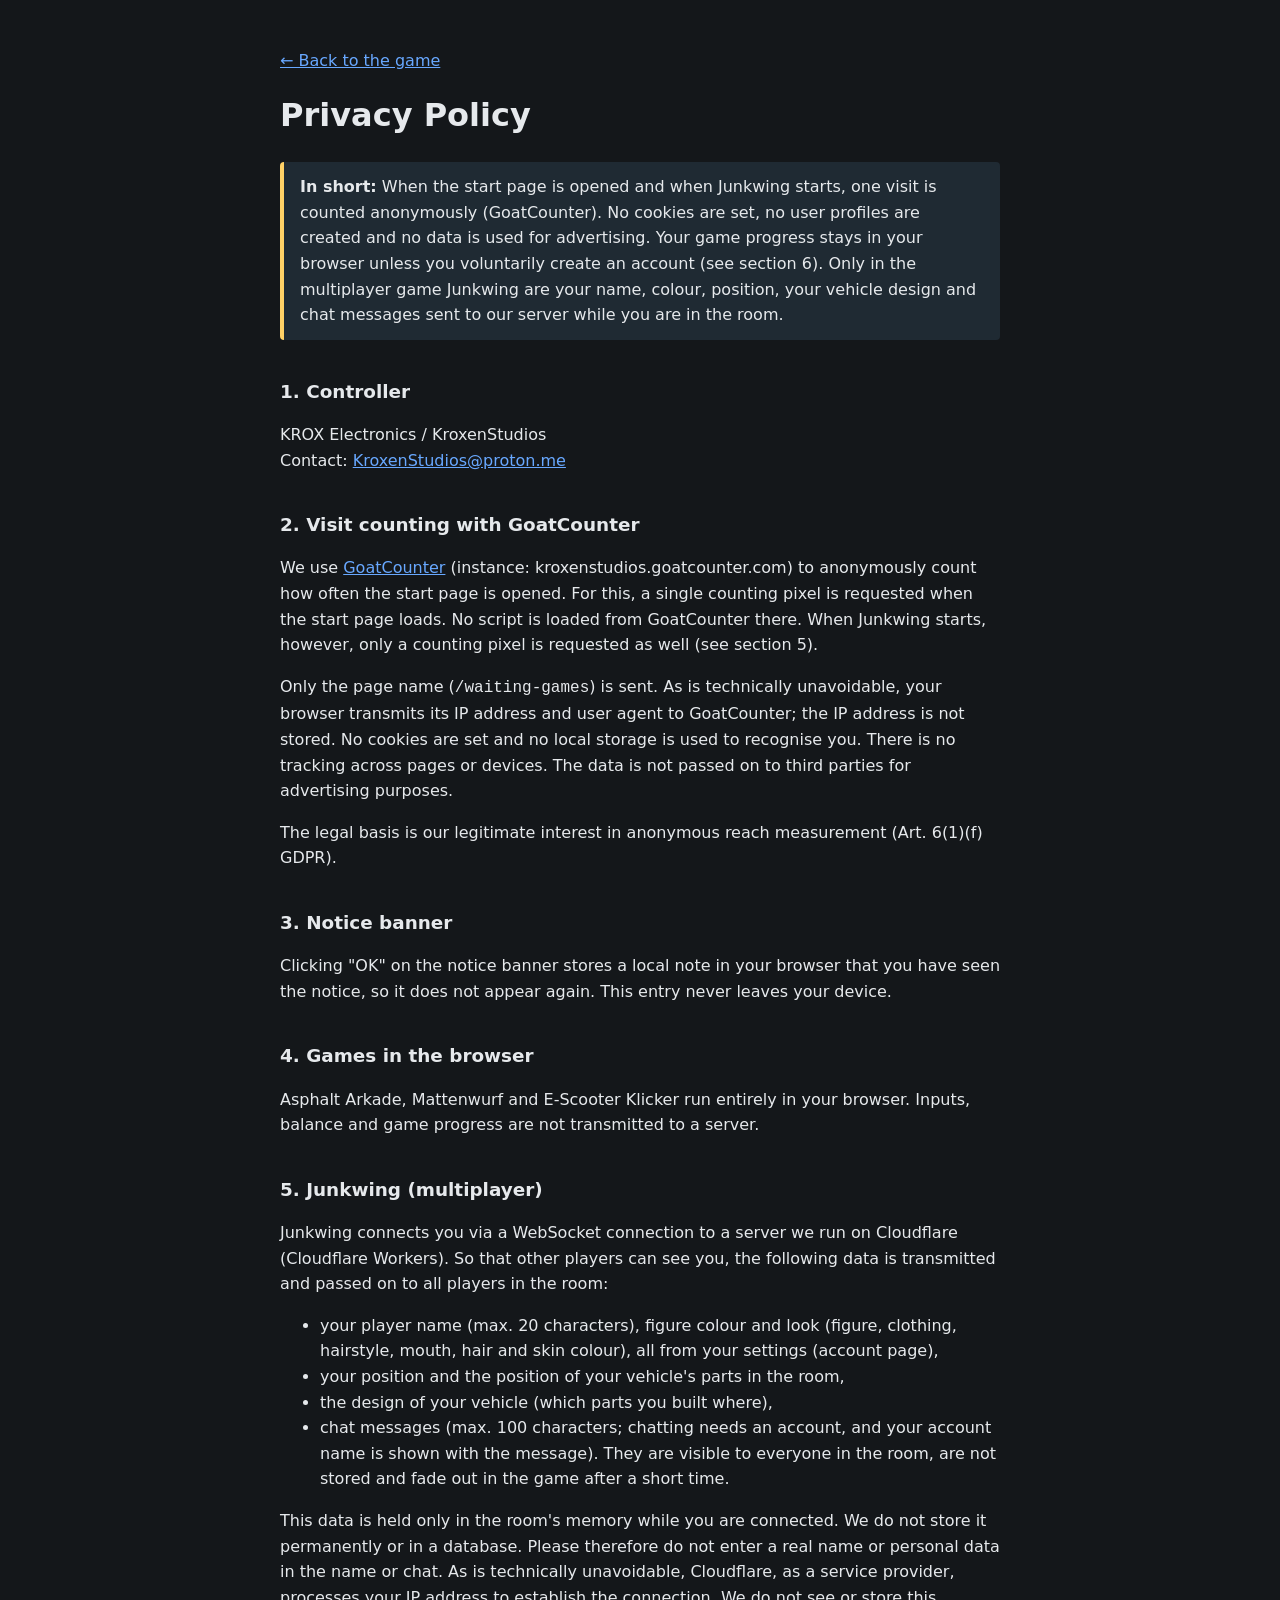
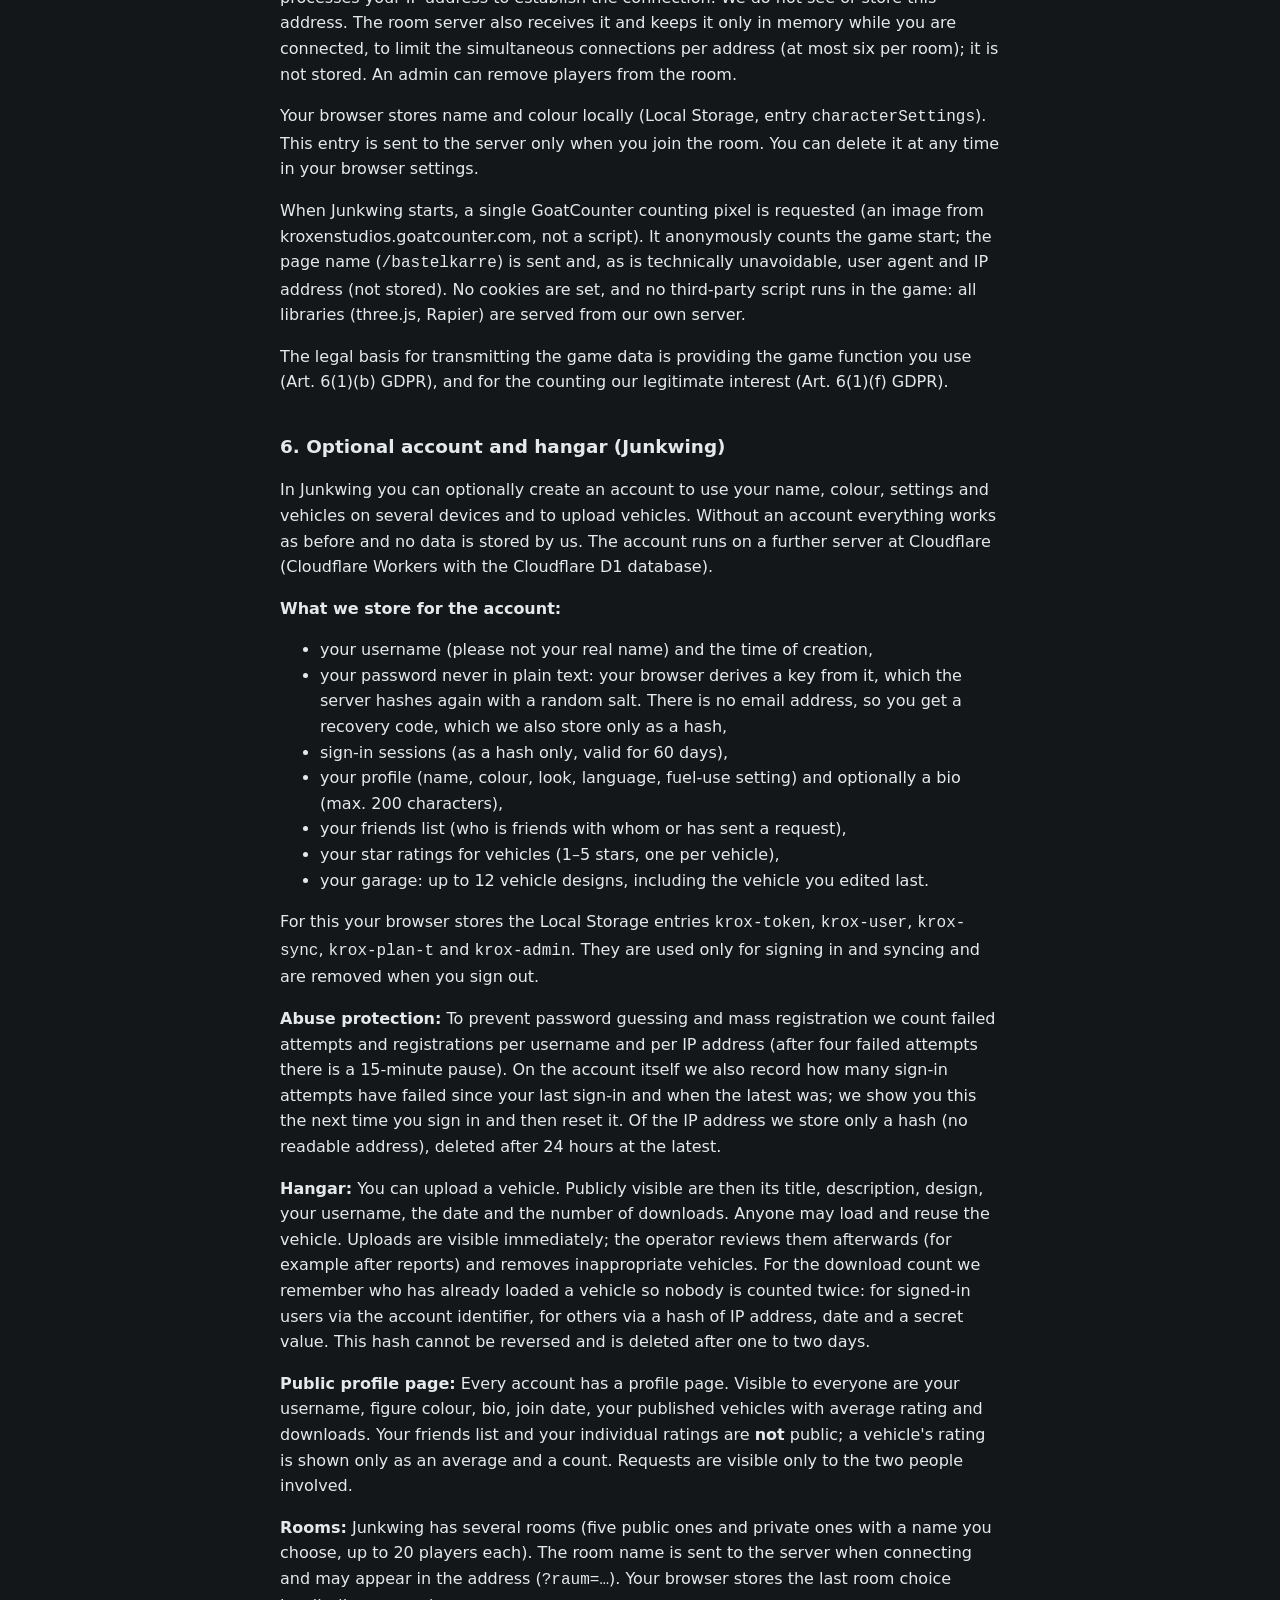
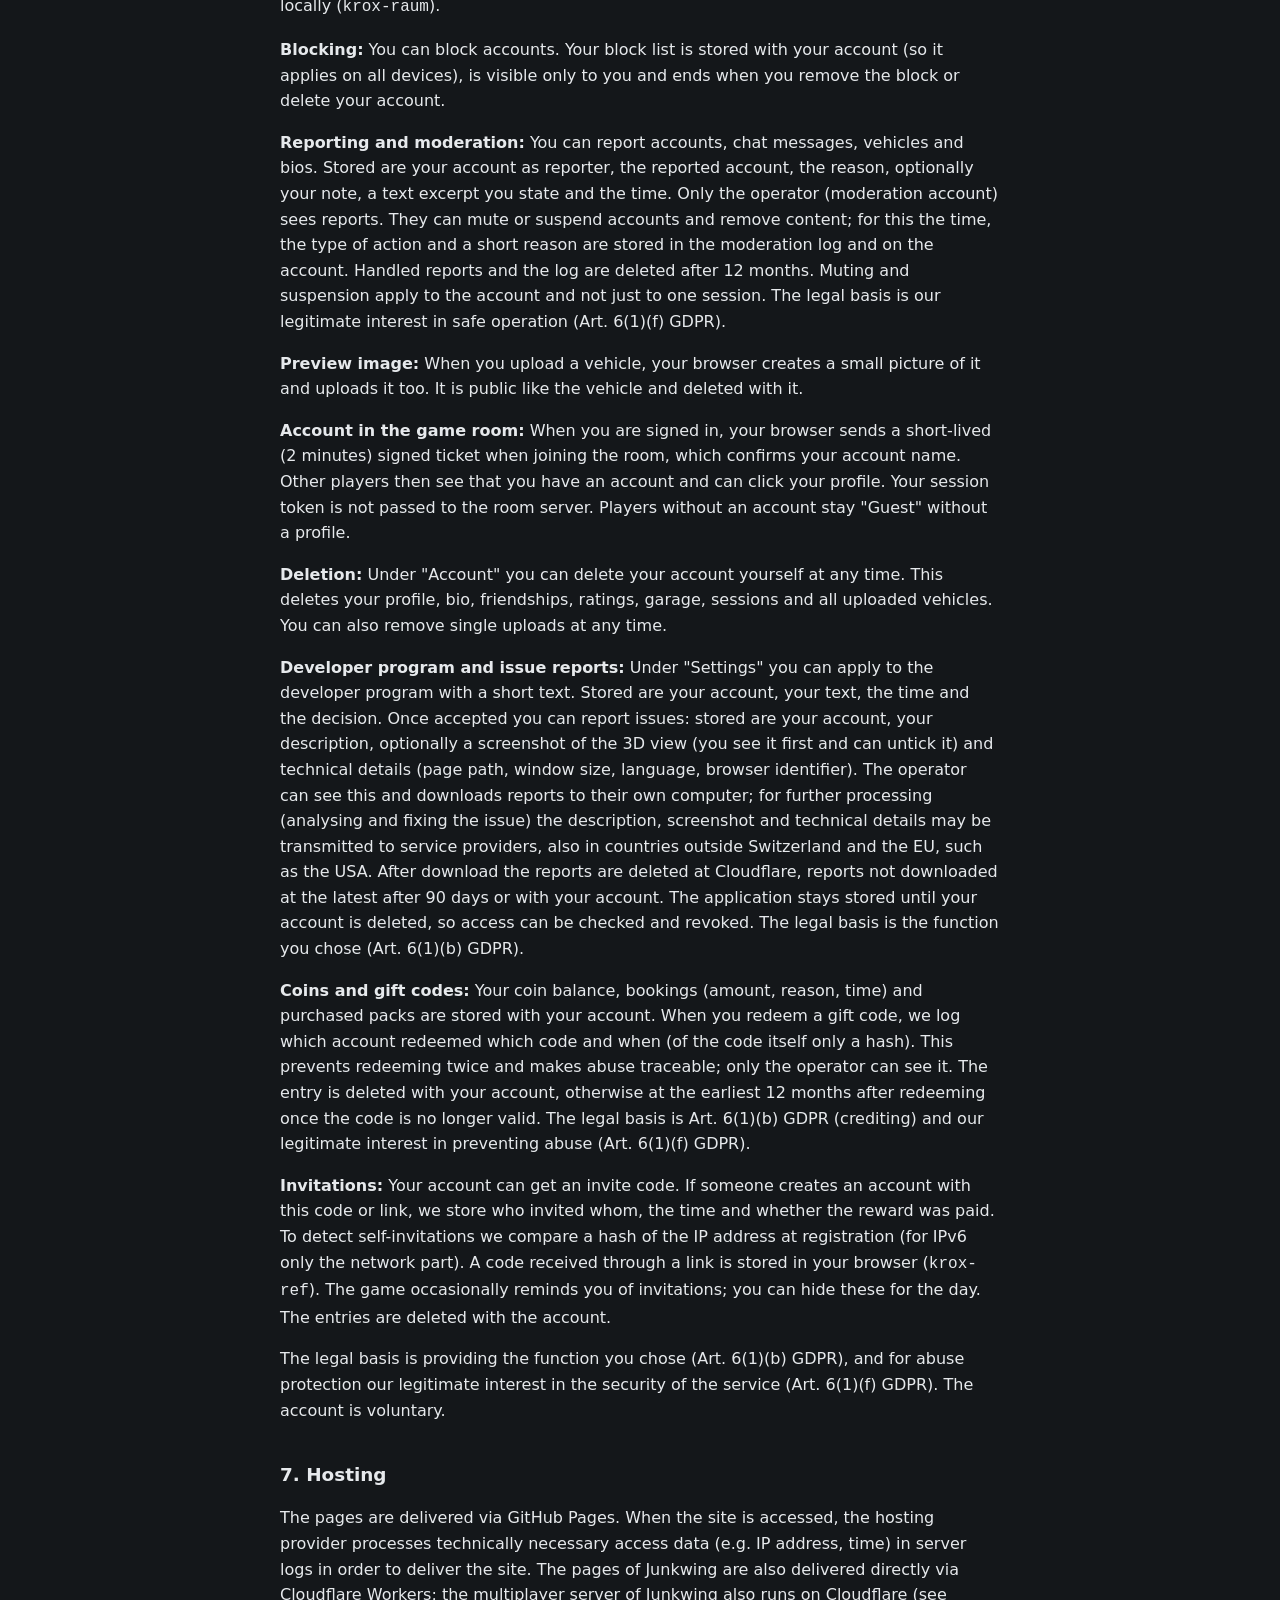
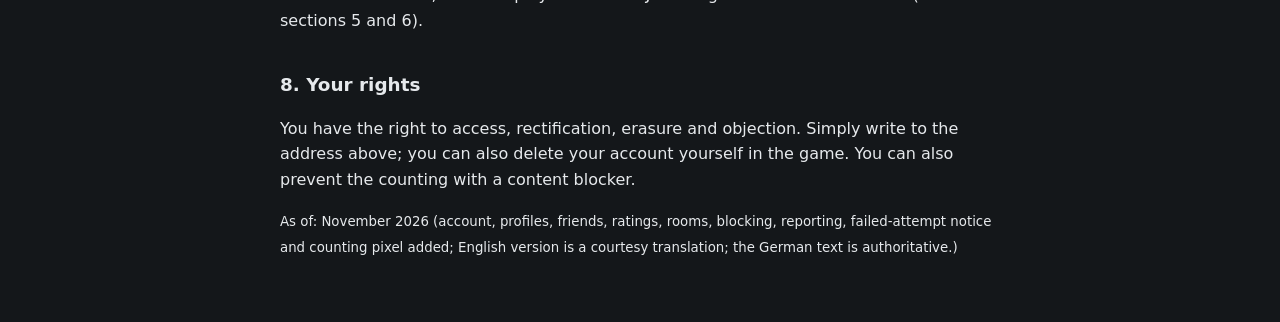
==== commit 5170dc08: "rai mode" ====
--- a/datenschutz.html
+++ b/datenschutz.html
@@ -143,8 +143,10 @@
       Entwicklerprogramm bewerben. Gespeichert werden dein Konto, dein Text, der Zeitpunkt und die Entscheidung. Nach einer
       Annahme kannst du Fehler melden: Gespeichert werden dein Konto, deine Beschreibung, auf Wunsch ein Screenshot der
       3D-Ansicht (du siehst ihn vorher und kannst ihn abwählen) sowie technische Angaben (Seitenpfad, Fenstergröße, Sprache,
-      Browser-Kennung). Das sieht nur der Betreiber. Der Betreiber holt Meldungen auf seinen eigenen Rechner ab; danach
-      werden sie bei Cloudflare gelöscht, nicht abgeholte spätestens nach 90 Tagen oder mit deinem Konto. Die Bewerbung
+      Browser-Kennung). Einsehen kann das der Betreiber. Er holt Meldungen auf seinen eigenen Rechner ab; zur
+      Weiterverarbeitung (Auswertung und Behebung des Fehlers) können Beschreibung, Screenshot und technische Angaben an
+      Dienstleister übermittelt werden, auch in Länder außerhalb der Schweiz und der EU, etwa in die USA. Nach dem Abholen
+      werden die Meldungen bei Cloudflare gelöscht, nicht abgeholte spätestens nach 90 Tagen oder mit deinem Konto. Die Bewerbung
       bleibt bis zur Löschung deines Kontos gespeichert, damit der Zugang geprüft und entzogen werden kann.
       Rechtsgrundlage ist die von dir gewählte Funktion (Art. 6 Abs. 1 lit. b DSGVO).</p>
     <p><b>Coins und Geschenkcodes:</b> Zu deinem Konto werden dein Coin-Stand, Buchungen (Betrag, Anlass, Zeitpunkt) und
@@ -293,8 +295,10 @@
     <p><b>Developer program and issue reports:</b> Under "Settings" you can apply to the developer program with a short text.
       Stored are your account, your text, the time and the decision. Once accepted you can report issues: stored are your
       account, your description, optionally a screenshot of the 3D view (you see it first and can untick it) and technical
-      details (page path, window size, language, browser identifier). Only the operator sees this. The operator downloads
-      reports to their own computer; afterwards they are deleted at Cloudflare, reports not downloaded at the latest after
+      details (page path, window size, language, browser identifier). The operator can see this and downloads
+      reports to their own computer; for further processing (analysing and fixing the issue) the description, screenshot and
+      technical details may be transmitted to service providers, also in countries outside Switzerland and the EU, such as
+      the USA. After download the reports are deleted at Cloudflare, reports not downloaded at the latest after
       90 days or with your account. The application stays stored until your account is deleted, so access can be checked
       and revoked. The legal basis is the function you chose (Art. 6(1)(b) GDPR).</p>
     <p><b>Coins and gift codes:</b> Your coin balance, bookings (amount, reason, time) and purchased packs are stored with
